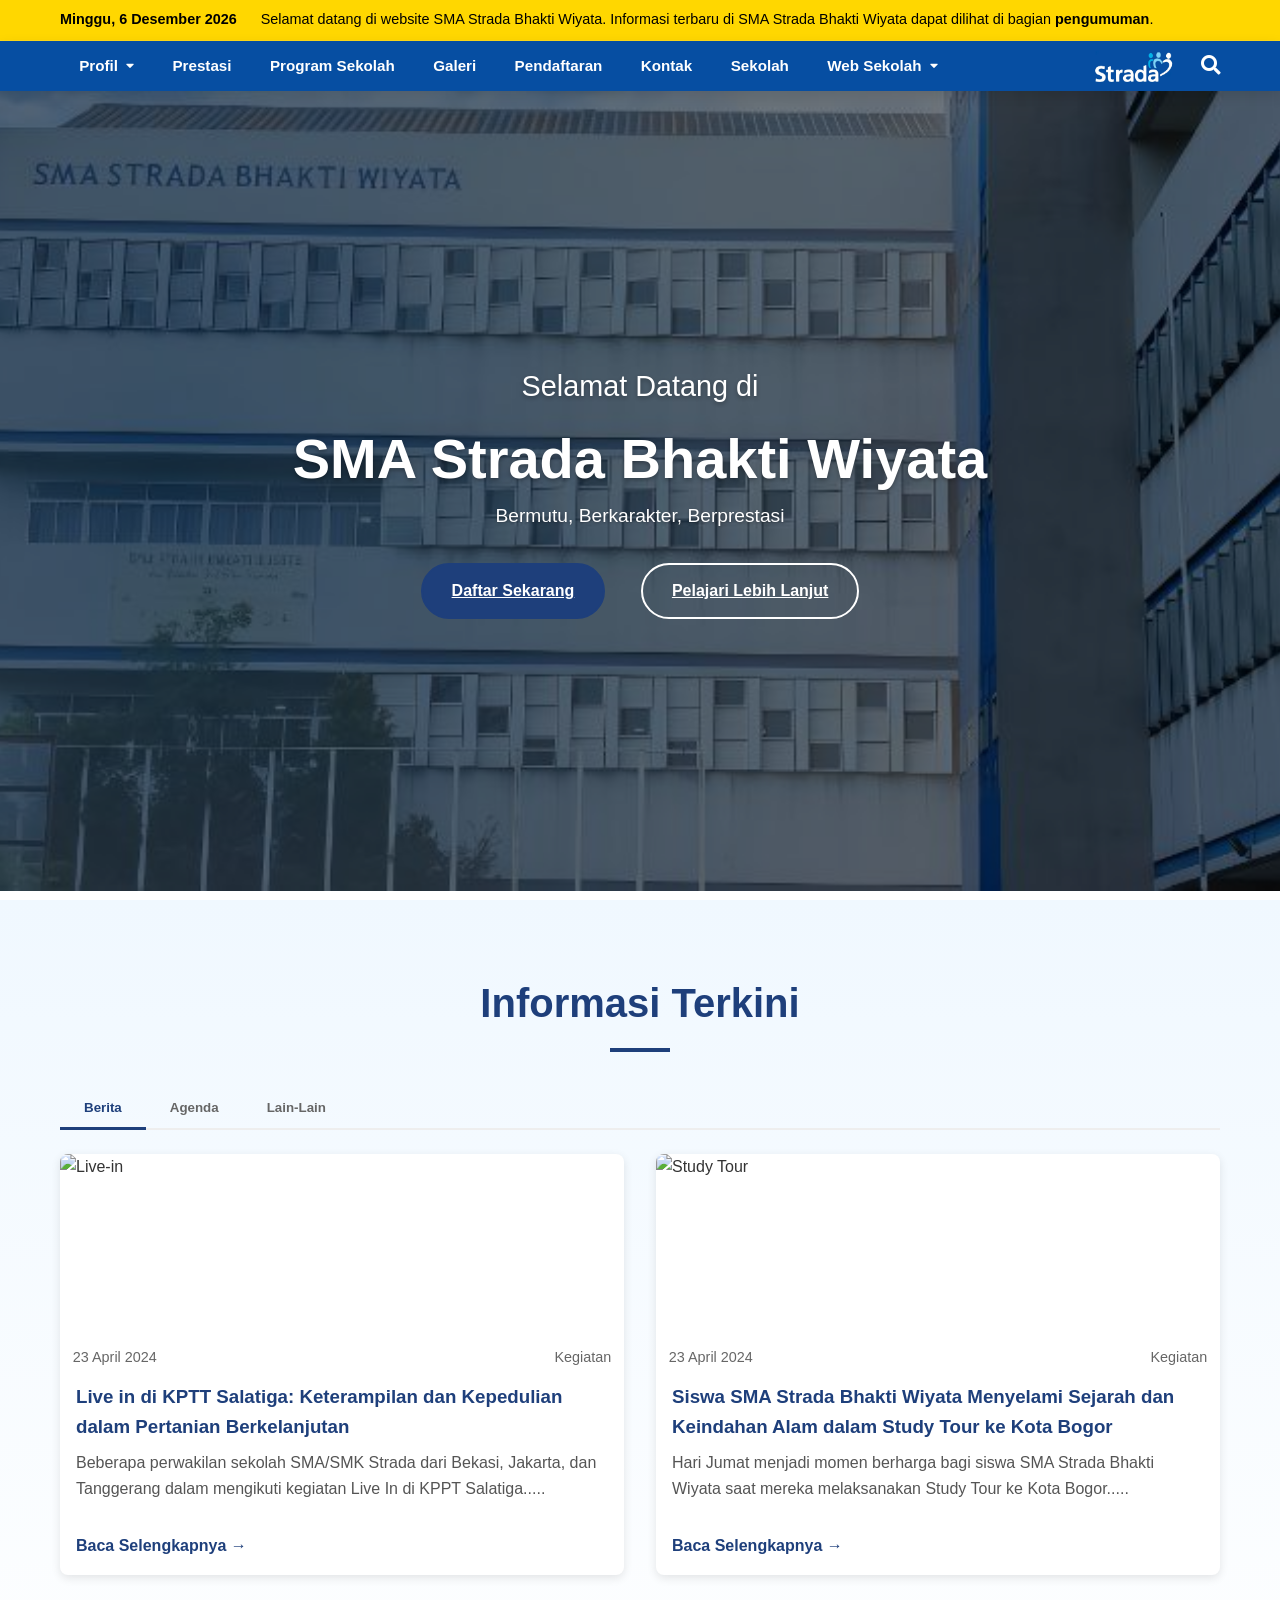
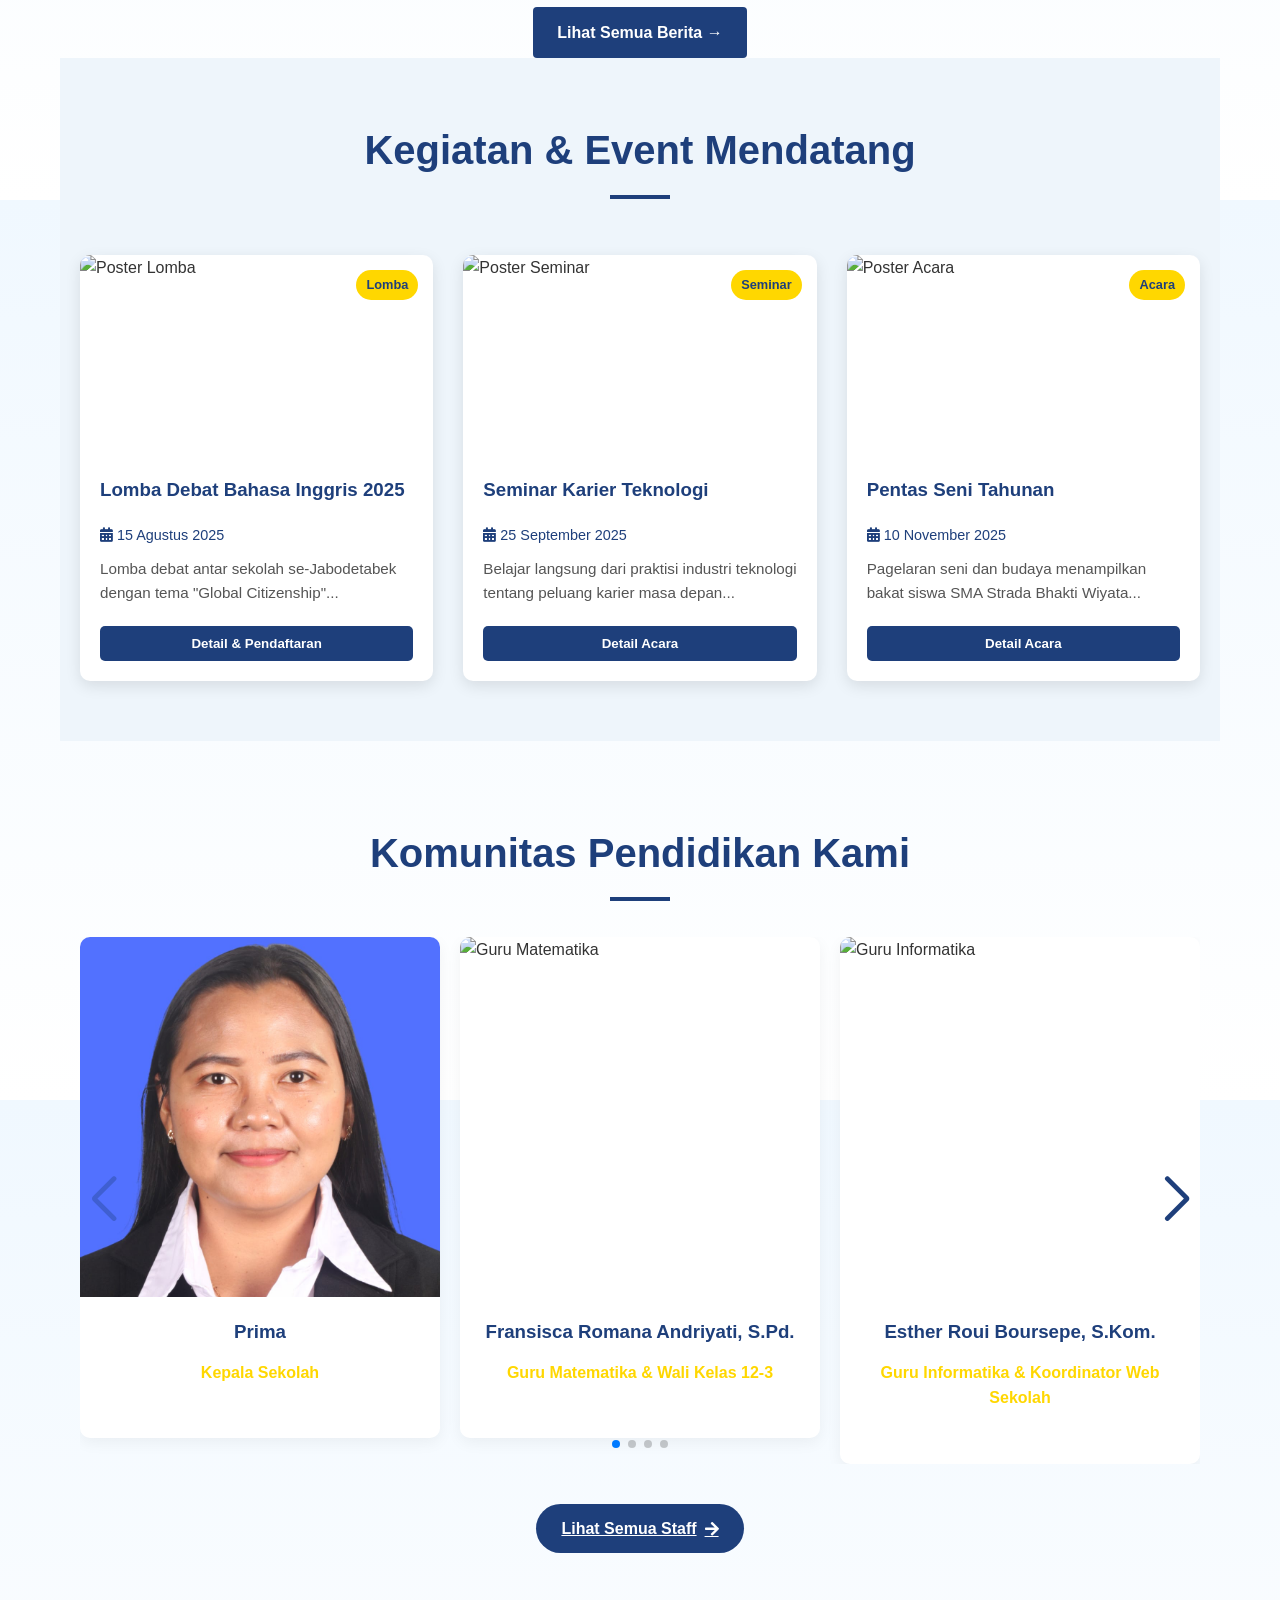
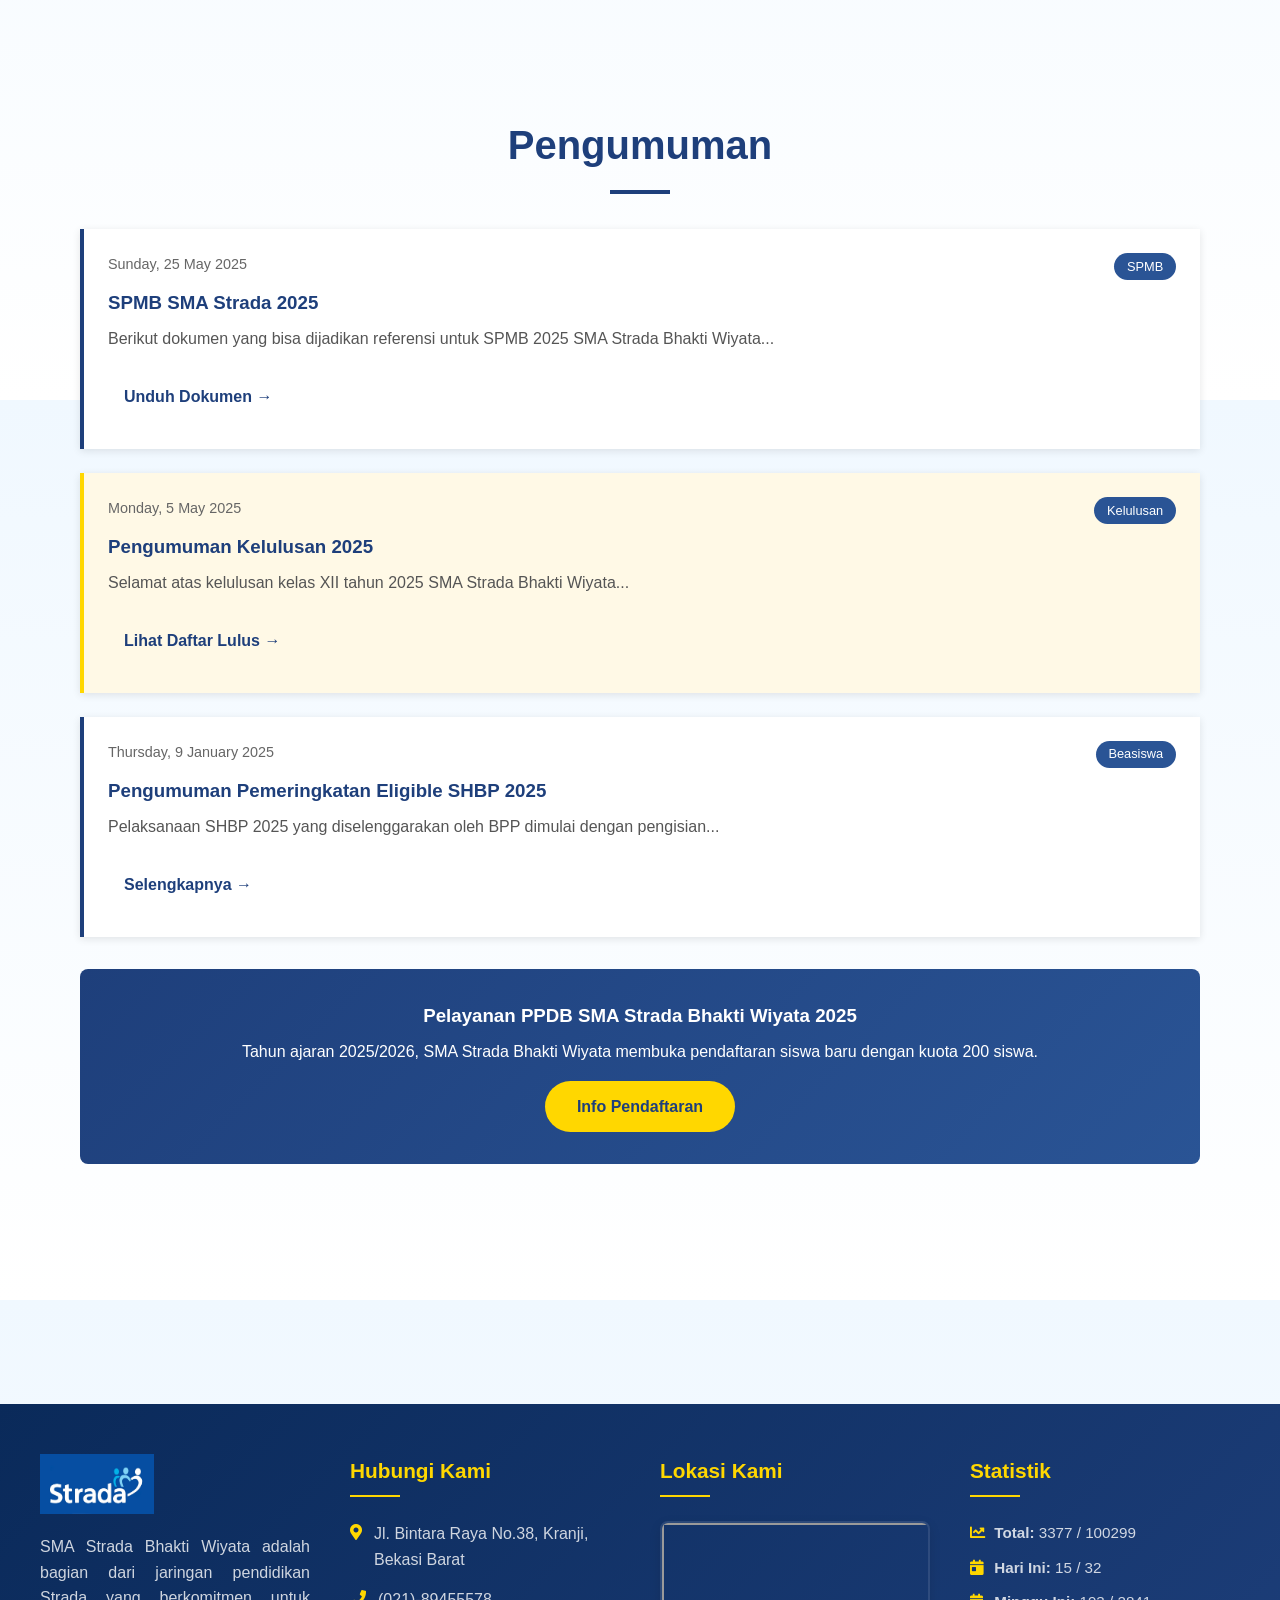
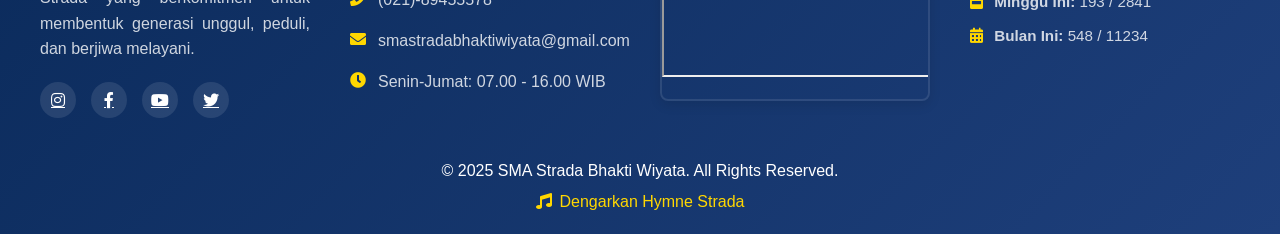
==== index.html @ c4832be9 "ALT VER" ====
<!DOCTYPE html>
<html lang="id">
<head>
    <meta charset="UTF-8">
    <meta name="viewport" content="width=device-width, initial-scale=1.0">
    <title>SMA Strada Bhakti Wiyata</title>
    <link rel="stylesheet" href="https://cdnjs.cloudflare.com/ajax/libs/font-awesome/5.15.4/css/all.min.css">
    <style>
        /* --- Global Variables & Reset --- */
        :root {
            --strada-blue: #1E3F7B;
            --strada-blue-light: #2A5495;
            --strada-gold: #FFD700;
            --text-dark: #333;
            --text-light: #f4f4f4;
            --bg-light-gray: #f8f8f8;
            --bg-light-blue: #eef5fb;
            --border-color: #ddd;
            --header-height: 70px;
            --transition: all 0.3s ease;
        }

        * {
            margin: 0;
            padding: 0;
            box-sizing: border-box;
        }

        html, body {
            height: 100%;
            margin: 0;
            padding: 0;
        }

        body {
            display: flex;
            flex-direction: column;
            min-height: 100vh;
        }

        main {
            flex: 1;
        }

        body {
            font-family: 'Open Sans', sans-serif;
            line-height: 1.6;
            color: var(--text-dark);
            background: linear-gradient(to bottom, #f0f8ff, #fff);
            overflow-x: hidden;
            margin: 0; /* Tambahkan ini */
            padding: 0; /* Tambahkan ini */
            min-height: 100vh;
            display: flex;
            flex-direction: column;
        }

        img, video {
            max-width: 100%;
            height: auto; /* Penting untuk menjaga rasio aspek */
            display: block; /* Hindari spasi di bawah gambar */
        }
        html {
            scroll-behavior: smooth;
            scroll-padding-top: var(--header-height);
        }

        .container {
            max-width: 1200px;
            margin: 0 auto;
            padding: 0 20px;
        }

        section {
            padding: 80px 0;
        }

        h1, h2, h3, h4, h5, h6 {
            font-family: 'Montserrat', sans-serif;
            color: var(--strada-blue);
            margin-bottom: 1.2rem;
        }

        h2.section-title {
            text-align: center;
            position: relative;
            padding-bottom: 1rem;
            font-size: 2.5rem;
        }

        h2.section-title::after {
            content: '';
            display: block;
            width: 60px;
            height: 4px;
            background-color: var(--strada-blue);
            margin: 0.8rem auto 0;
        }

        /* --- Header Top (Date & Running Text) --- */
        .header-top {
            background-color: #FFD700;
            color: black;
            padding: 0.5rem 0;
            font-size: 0.9rem;
            border-bottom: 1px solid rgba(255,255,255,0.1);
        }

        .header-top .container {
            display: flex;
            justify-content: space-between;
            align-items: center;
            flex-wrap: wrap;
        }

        .date-display {
            margin-right: 1.5rem;
            white-space: nowrap;
            font-weight: bold;
        }

        .running-text {
            flex-grow: 1;
            overflow: hidden;
            position: relative;
            height: 1.5rem;
        }

        .news-tickers {
            position: absolute;
            width: 100%;
            margin: 0;
            padding: 0;
            list-style: none;
            animation: scrollText 20s linear infinite;
        }

        .news-tickers li {
            white-space: nowrap;
        }

        @keyframes scrollText {
            from { transform: translateX(100%); }
            to { transform: translateX(-100%); }
        }

        /* --- Main Navigation --- */
        .main-header {
            background-color: #064ea2;
            position: sticky;
            top: 0px;
            z-index: 1000;
            box-shadow: 0 4px 12px rgba(0,0,0,0.1);
            height: var(--header-height);
        }

        .main-nav {
            height: 100%;
        }

        .main-nav .container {
            display: flex;
            justify-content: space-between;
            align-items: center;
            height: 100%;
            position: relative;
            gap: 1rem;
            padding-right: auto; 
            padding: 0 20px;
        }

       .logo {
            position: static;
            margin-left: auto; /* Push logo to the right */
            padding: 0;
            height: 50px;
            display: flex;
            align-items: auto;
        }


        .logo-img {
            max-width: 100px;
            height: auto;
            height: 50px;
            filter: brightness(0) invert(1);
        }

        /* Responsive Mobile */
        @media (max-width: 992px) {
        .submenu {
            background-color: white !important;
        }

        .submenu a {
            color: #1E3F7B !important;  /* biru tua agar kontras dengan putih */
            padding: 10px 15px;
            display: block;
        }

        .submenu a:hover {
            background-color: #f0f0f0;
            color: #000;
        }

         .mega-menu-content {
            background: #fff !important;
            box-shadow: none;
            border-radius: 0;
            padding: 1rem;
            grid-template-columns: 1fr;
        }

        .mega-menu-column h3 {
            color: var(--strada-blue) !important; /* Judul kolom biru */
            background: #fff !important;
            font-weight: bold;
            font-size: 1.1rem;
            margin-bottom: 0.5rem;
            border-bottom: 1px solid #eee;
            padding: 0.5rem 0 0.2rem 0;
        }

        .mega-menu-column ul li a {
            color: #222 !important; /* Nama sekolah/cabang hitam */
            background: #fff !important;
            font-size: 0.97em;
            padding: 0.4rem 0;
            transition: color 0.2s, background 0.2s;
        }

        .mega-menu-column ul li a:hover {
            color: var(--strada-blue) !important;
            background: #f3f8ff !important;
        }
    }
    
        .main-nav .container {
            display: flex;
            justify-content: space-between;
            position: relative;
        }

        .nav-right {
            display: flex;
            align-items: center;
            gap: 1.2rem;
            width: auto; /* Ubah dari 100% ke auto */
            order: 2; /* Pastikan nav-right di sebelah kanan */
        }

        .logo {
            position: flex;
            left: 90%;
            margin-left: auto;
            padding-right: 0;
        }

        .logo-img {
            max-width: 80px;
            height: auto;
        }

        .hamburger-menu {
            order: 1; /* Pastikan hamburger tetap di kiri */
            margin-right: auto;
        }

        .search-icon {
            order: 3; /* Search icon di sebelah nav-right */
        }

          .submenu li a {
        color: white; /* Submenu juga putih */
    }

        .nav-list {
            display: flex;
            margin: 0;
            padding: 0;
            list-style: none;
        }

        .nav-item {
            position: relative;
        }

        .nav-item > a {
            color: white;
            text-decoration: none;
            font-weight: 600;
            padding: 0.5rem 1.2rem;
            border-radius: 2rem;
            display: block;
            transition: var(--transition);
            font-size: 0.95rem;
            display: flex;
            align-items: center;
        }

        .nav-item > a:hover {
            background-color: rgba(255,255,255,0.15);
        }

        .nav-item.active > a {
            background-color: white;
            color: var(--strada-blue);
            box-shadow: 0 4px 8px rgba(0,0,0,0.1);
        }

        .nav-item > a i {
            margin-left: 0.5rem;
            font-size: 0.8rem;
        }

        /* Submenu Styling */
        .submenu {
            position: absolute;
            top: 100%;
            left: 0;
            background-color: white;
            min-width: 220px;
            border-radius: 0.5rem;
            box-shadow: 0 5px 15px rgba(0,0,0,0.15);
            opacity: 0;
            visibility: hidden;
            transition: var(--transition);
            z-index: 1000;
            transform: translateY(10px);
            padding: 0.5rem 0;
            list-style: none; /* Ensure no bullets */
            padding-left: 0; /* Remove indentation */
        }

        .nav-item:hover .submenu {
            opacity: 1;
            visibility: visible;
            transform: translateY(0);
        }

        .submenu li a {
            color: var(--text-dark);
            padding: 0.8rem 1.5rem;
            display: block;
            transition: var(--transition);
            font-size: 0.9rem;
            padding-left: 1.5rem;
        }

        .submenu li a:hover {
            background-color: var(--bg-light-blue);
            color: var(--strada-blue);
        }

        .profil-content ul {
            list-style-type: none; /* Remove bullets */
            padding-left: 0; /* Remove default padding */
        }

        .profil-content li {
            margin-bottom: 0.5rem;
            padding-left: 0; /* Remove any padding */
        }

        /* Mega Menu */
        .mega-menu-content {
            position: absolute;
            left: 10%;
            transform: translateX(-50%);
            width: 100vw;
            background-color: white;
            box-shadow: 0 10px 30px rgba(0,0,0,0.15);
            opacity: 0;
            visibility: hidden;
            transition: var(--transition);
            z-index: 1000;
            display: grid;
            grid-template-columns: repeat(4, 1fr);
            gap: 0.5rem;
            padding: 2rem;
            border-top: 3px solid var(--strada-blue-light);
            transform: translate(-50%, 10px);
        }

        .mega-menu-trigger:hover .mega-menu-content {
            opacity: 1;
            visibility: visible;
            transform: translate(-50%, 0);
        }

        .mega-menu-column h3 {
            color: var(--strada-blue);
            font-size: 1.1rem;
            margin-bottom: 1rem;
            padding-bottom: 0.5rem;
            border-bottom: 1px solid #eee;
        }

        .mega-menu-column ul {
            list-style: none;
            padding: 0;
            margin: 0;
        }

        .mega-menu-column ul li a {
            color: #555;
            padding: 0.4rem 0;
            display: block;
            transition: var(--transition);
            font-size: 0.9rem;
        }

        .mega-menu-column ul li a:hover {
            color: var(--strada-blue-light);
            padding-left: 0.5rem;
        }

        /* Navigation Right */
        .nav-right {
            display: flex;
            align-items: center;
            gap: 1.2rem;
        }

        .search-icon {
            color: white;
            font-size: 1.2rem;
            transition: var(--transition);
            cursor: pointer;
            margin-right: auto;
        }

        .search-icon:hover {
            color: var(--strada-gold);
            transform: scale(1.1);
        }

        /* Hamburger Menu */
.hamburger-menu {
    display: none;
    flex-direction: column;
    justify-content: space-between;
    width: 30px;
    height: 22px;
    background: transparent;
    border: none;
    cursor: pointer;
    padding: 0;
    z-index: 1001;
}

.hamburger-menu .bar {
    width: 100%;
    height: 3px;
    background-color: white;
    transition: var(--transition);
    border-radius: 2px;
}

.hamburger-menu.active .bar:nth-child(1) {
    transform: translateY(9px) rotate(45deg);
}

.hamburger-menu.active .bar:nth-child(2) {
    opacity: 0;
}

.hamburger-menu.active .bar:nth-child(3) {
    transform: translateY(-9px) rotate(-45deg);
}
        

  /* Enhanced Footer Styles */
  .main-footer {
  width: 100vw; /* Pastikan lebar layar penuh */
  position: absolute;
  margin: 0;
  padding: 50px 0 20px;
  background: linear-gradient(135deg, #0a2a5a, #1E3F7B);
  color: white;
  overflow-x: hidden;
}

.footer-content {
  display: grid;
  grid-template-columns: repeat(auto-fit, minmax(250px, 1fr));
  gap: 40px;
  padding: 0 20px;
}

.footer-wrapper {
    max-width: 100%;
    margin: 0;
    padding: 0 20px;
    width: 100%;
    box-sizing: border-box;
}

.main-footer {
    background: linear-gradient(135deg, #0a2a5a 0%, #1E3F7B 100%);
    color: white;
    padding: 50px 0 20px;
    margin-top: 80px;
}

.main-footer::before {
    content: '';
    top: -10px;
    left: 0;
    width: 100%;
    height: 20px;
    background: url('wave-pattern.png') repeat-x;
}

.footer-content {
    display: grid;
    grid-template-columns: repeat(auto-fit, minmax(250px, 1fr));
    gap: 40px;
    margin-bottom: 40px;
}

.footer-column h3 {
    color: #FFD700;
    font-size: 1.3rem;
    margin-bottom: 1.5rem;
    position: relative;
    padding-bottom: 10px;
}

.footer-column h3::after {
    content: '';
    position: absolute;
    bottom: 0;
    left: 0;
    width: 50px;
    height: 2px;
    background: #FFD700;
}

.footer-links li {
    margin-bottom: 12px;
    position: relative;
    padding-left: 15px;
}

.footer-links li::before {
    content: '•';
    color: #FFD700;
    position: absolute;
    left: 0;
}

.footer-links a {
    color: rgba(255,255,255,0.8);
    transition: all 0.3s ease;
    display: inline-block;
}

.footer-links a:hover {
    color: #FFD700;
    transform: translateX(5px);
}

.contact-info p {
    margin-bottom: 15px;
    display: flex;
    align-items: flex-start;
    color: rgba(255,255,255,0.8);
}

.contact-info i {
    color: #FFD700;
    margin-right: 12px;
    margin-top: 3px;
}

.social-links {
    display: flex;
    gap: 15px;
    margin-top: 20px;
}

.social-links a {
    width: 36px;
    height: 36px;
    border-radius: 50%;
    background: rgba(255,255,255,0.1);
    display: flex;
    align-items: center;
    justify-content: center;
    color: white;
    transition: all 0.3s ease;
}

.social-links a:hover {
    background: #FFD700;
    color: #1E3F7B;
    transform: translateY(-3px);
}

.map-container {
    height: 180px;
    border-radius: 8px;
    overflow: hidden;
    box-shadow: 0 4px 12px rgba(0,0,0,0.1);
    border: 2px solid rgba(255,255,255,0.1);
}

.footer-branding {
    display: flex;
    align-items: center;
}

.footer-copyright {
    text-align: center;
    flex-grow: 1;
}

.footer-hymne a {
    display: flex;
    align-items: center;
    justify-content: center; 
    gap: 8px;
    transition: all 0.3s ease;
}

.footer-hymne a:hover {
    color: white;
}

/* Responsive adjustments */
@media (max-width: 768px) {
    .footer-content {
        grid-template-columns: 1fr;
        gap: 30px;
    }
    
    .footer-bottom {
        flex-direction: column;
        text-align: center;
        gap: 15px;
    }
    
    .footer-branding {
        justify-content: center;
        margin-bottom: 15px;
    }
}

        /* --- Hero Section --- */
.hero-section {
    position: relative;
    height: 100vh;
    min-height: 600px;
    max-height: 800px;
    display: flex;
    align-items: center;
    justify-content: center;
    color: #fff;
    text-align: center;
    overflow: hidden;
}

.hero-background {
    position: absolute;
    top: 0;
    left: 0;
    width: 100%;
    height: 100%;
    z-index: 0;
}

.hero-background img {
    width: 100%;
    height: 100%;
    object-fit: cover;
    object-position: center;
}

/* Overlay untuk teks agar lebih terbaca */
.hero-section::before {
    content: '';
    position: absolute;
    top: 0;
    left: 0;
    width: 100%;
    height: 100%;
    background: rgba(0, 0, 0, 0.5);
    z-index: 1;
}

.hero-content {
    position: relative;
    z-index: 2;
    max-width: 800px;
    padding: 0 20px;
}

.hero-content h1 {
    font-size: 3.5rem;
    margin-bottom: 0.5rem;
    color: #fff;
    text-shadow: 0 2px 4px rgba(0,0,0,0.3);
    line-height: 1.2;
}

.hero-content h2 {
    font-size: 1.8rem;
    margin-bottom: 1rem;
    color: #fff;
    font-weight: 400;
    text-shadow: 0 2px 4px rgba(0,0,0,0.3);
}

.hero-content p {
    font-size: 1.2rem;
    margin-bottom: 2rem;
    color: #fff;
    text-shadow: 0 1px 3px rgba(0,0,0,0.3);
}

.hero-cta {
    display: flex;
    justify-content: center;
    gap: 1rem;
    flex-wrap: wrap;
}

@media (max-width: 768px) {
    .hero-content h1 {
        font-size: 2.5rem;
    }
    
    .hero-content h2 {
        font-size: 1.5rem;
    }
    
    .hero-content p {
        font-size: 1rem;
    }
    
    .hero-cta {
        flex-direction: column;
        align-items: center;
    }
    
    .hero-cta .btn {
        width: 100%;
        max-width: 250px;
    }
}

        .hero-cta .btn {
            margin: 0 10px;
        }
        .hero-cta .btn-primary {
            background-color: var(--strada-blue);
            border-color: var(--strada-blue);
            color: #fff;
        }
        .hero-cta .btn-primary:hover {
            background-color: var(--strada-blue-light);
            border-color: var(--strada-blue-light);
        }
        .hero-cta .btn-secondary {
            border-color: #fff;
            color: #fff;
        }
        .hero-cta .btn-secondary:hover {
            background-color: rgba(255,255,255,0.2);
        }

        .btn {
            display: inline-block;
            padding: 0.8rem 1.8rem;
            border-radius: 2rem;
            font-weight: 600;
            text-align: center;
            transition: var(--transition);
            border: 2px solid transparent;
            cursor: pointer;
            font-size: 1rem;
        }

        .btn-primary {
            background-color: white;
            color: var(--strada-blue);
        }

        .btn-primary:hover {
            background-color: var(--strada-blue-light);
            color: white;
            transform: translateY(-3px);
            box-shadow: 0 5px 15px rgba(0,0,0,0.2);
        }

        .btn-secondary {
            background-color: transparent;
            color: white;
            border-color: white;
        }

        .btn-secondary:hover {
            background-color: rgba(255,255,255,0.2);
            transform: translateY(-3px);
            box-shadow: 0 5px 15px rgba(0,0,0,0.2);
        }

        /* --- Tabbed Content --- */
        .tab-content-wrapper {
            background-color: #fff;
            padding: 2.5rem;
            border-radius: 0.8rem;
            box-shadow: 0 0 20px rgba(0,0,0,0.06);
            margin-bottom: 2rem;
        }

        .tab-pane {
            display: none;
        }

        .tab-pane.active {
            display: block;
        }

        .content-image {
            max-width: 300px;
            margin: 1.5rem auto;
            border-radius: 0.8rem;
            display: block;
            box-shadow: 0 5px 15px rgba(0,0,0,0.08);
        }

        .subsection-title {
            color: var(--strada-blue-light);
            margin-top: 2rem;
            margin-bottom: 1rem;
            text-align: center;
            font-size: 1.8rem;
        }

        /* --- Responsive Design --- */
        @media (max-width: 992px) {
            .hamburger-menu {
                display: flex;
            }
            
            .nav-list {
                position: fixed;
                top: var(--header-height);
                left: 0;
                width: 100%;
                background-color: var(--strada-blue);
                flex-direction: column;
                padding: 1rem 0;
                transform: translateX(-100%);
                transition: transform 0.4s ease;
                z-index: 999;
                height: calc(100vh - var(--header-height));
                overflow-y: auto;
                box-shadow: 0 10px 20px rgba(0,0,0,0.1);
            }
            
            .nav-list.active {
                transform: translateX(0);
            }
            
            .nav-item {
                width: 100%;
            }
            
            .nav-item > a {
                border-radius: 0;
                padding: 1rem 1.5rem;
                border-bottom: 1px solid rgba(255,255,255,0.1);
            }
            
            .submenu, .mega-menu-content {
                position: static;
                width: auto;
                box-shadow: none;
                opacity: 1;
                visibility: visible;
                display: none;
                background-color: rgba(0,0,0,0.1);
                margin-top: 0;
                transform: none !important;
                border-radius: 0;
                padding: 0;
            }
            
            .nav-item:hover .submenu,
            .mega-menu-trigger:hover .mega-menu-content {
                display: block;
            }
            
            .mega-menu-content {
                grid-template-columns: 1fr;
                gap: 1rem;
                padding: 1rem;
            }
            
            .hero-content h1 {
                font-size: 2.5rem;
            }
            
            .hero-content h2 {
                font-size: 1.5rem;
            }
        }

        @media (max-width: 768px) {
            h1 { font-size: 2.2rem; }
            h2 { font-size: 1.8rem; }
            h2.section-title { font-size: 2rem; }
            
            .hero-section {
                height: 70vh;
            }
            
            .hero-content h1 {
                font-size: 2.2rem;
            }
            
            .hero-content p {
                font-size: 1rem;
            }
            
            .tab-content-wrapper {
                padding: 1.5rem;
            }
        }

        @media (max-width: 480px) {
            .header-top .container {
                flex-direction: column;
                gap: 0.5rem;
            }
            
            .date-display {
                margin-right: 0;
            }
            
            .running-text {
                width: 100%;
            }
            
            .hero-content h1 {
                font-size: 1.8rem;
            }
            
            .hero-content h2 {
                font-size: 1.3rem;
            }
            
            .btn {
                width: 100%;
            }
        }

        /* --- Animation Enhancements --- */
        @keyframes fadeIn {
            from { opacity: 0; transform: translateY(20px); }
            to { opacity: 1; transform: translateY(0); }
        }

        .animated {
            animation: fadeIn 0.6s ease-out forwards;
        }

        .delay-1 {
            animation-delay: 0.2s;
        }

        .delay-2 {
            animation-delay: 0.4s;
        }

        .delay-3 {
            animation-delay: 0.6s;
        }

        /* --- Back to Top Button --- */
        .back-to-top {
            position: fixed;
            bottom: 2rem;
            right: 2rem;
            width: 50px;
            height: 50px;
            border-radius: 50%;
            background: var(--strada-blue);
            color: white;
            display: flex;
            align-items: center;
            justify-content: center;
            font-size: 1.2rem;
            cursor: pointer;
            opacity: 0;
            visibility: hidden;
            transition: var(--transition);
            z-index: 999;
            box-shadow: 0 4px 12px rgba(0,0,0,0.15);
        }

        .back-to-top.visible {
            opacity: 1;
            visibility: visible;
        }

        .back-to-top:hover {
            background: var(--strada-blue-light);
            transform: translateY(-5px);
        }

        .fab-button {
        position: fixed;
        bottom: 1.5rem;
        right: 1.5rem;
        width: 3.5rem;
        height: 3.5rem;
        background-color: #1659c5; /* biru tailwind */
        color: white;
        border: none;
        border-radius: 9999px;
        display: flex;
        justify-content: center;
        align-items: center;
        box-shadow: 0 4px 12px rgba(0, 0, 0, 0.25);
        z-index: 999;
        transition: background-color 0.3s, transform 0.3s;
        }

        .fab-button:hover {
        background-color: #2563eb; /* biru lebih gelap saat hover */
        transform: scale(1.05);
        }

        .fab-button i {
        font-size: 1.25rem;
        }


    /* Tab Styles */
.tab-nav {
    display: flex;
    margin-bottom: 1.5rem;
    border-bottom: 2px solid #eee;
}

.tab-btn {
    padding: 0.8rem 1.5rem;
    background: none;
    border: none;
    cursor: pointer;
    font-weight: 600;
    color: #666;
    position: relative;
}

.tab-btn.active {
    color: var(--strada-blue);
}

.tab-btn.active::after {
    content: '';
    position: absolute;
    bottom: -2px;
    left: 0;
    width: 100%;
    height: 3px;
    background: var(--strada-blue);
}

.tab-content {
    display: none;
    animation: fadeIn 0.5s ease;
}

.tab-content.active {
    display: block;
}

/* News Grid Styles */
.news-grid {
    display: grid;
    grid-template-columns: repeat(auto-fit, minmax(300px, 1fr));
    gap: 2rem;
    margin-bottom: 2rem;
}

.news-card {
    background: white;
    border-radius: 8px;
    overflow: hidden;
    box-shadow: 0 3px 10px rgba(0,0,0,0.1);
    transition: transform 0.3s;
}

.news-card:hover {
    transform: translateY(-5px);
}

.news-card img {
    width: 100%;
    height: 180px;
    object-fit: cover;
}

.news-meta {
    display: flex;
    justify-content: space-between;
    padding: 0.8rem;
    font-size: 0.9rem;
    color: #666;
}

.news-card h3 {
    padding: 0 1rem;
    margin-bottom: 0.5rem;
    color: var(--strada-blue);
}

.news-card p {
    padding: 0 1rem 1rem;
    color: #555;
}

.read-more {
    display: block;
    padding: 1rem;
    text-align: right;
    color: var(--strada-blue);
    font-weight: 600;
    text-decoration: none;
}

.lainlain-grid {
    display: grid;
    grid-template-columns: repeat(2, 1fr); /* Dua kolom */
    gap: 2rem;
    margin-bottom: 2rem;
}

@media (max-width: 900px) {
    .lainlain-grid {
        grid-template-columns: 1fr; /* Satu kolom di mobile */
    }
}
/* Lain-lain Grid Styles */
.lainlain-grid {
    display: grid;
    grid-template-columns: repeat(auto-fit, minmax(300px, 1fr));
    gap: 2rem;
    margin-bottom: 2rem;
}

.lainlain-card {
    background: white;
    border-radius: 8px;
    overflow: hidden;
    box-shadow: 0 3px 10px rgba(0,0,0,0.1);
    transition: transform 0.3s;
}

.lainlain-card:hover {
    transform: translateY(-5px);
}

.lainlain-card img {
    width: 100%;
    height: 180px;
    object-fit: cover;
}

.lainlain-meta {
    display: flex;
    justify-content: space-between;
    padding: 0.8rem;
    font-size: 0.9rem;
    color: #666;
}

.lainlain-card h3 {
    padding: 0 1rem;
    margin-bottom: 0.5rem;
    color: var(--strada-blue);
}

.lainlain-card p {
    padding: 0 1rem 1rem;
    color: #555;
}

.lainlain-more {
    display: block;
    padding: 1rem;
    text-align: right;
    color: var(--strada-blue);
    font-weight: 600;
    text-decoration: none;
}

/* Agenda Styles */
.agenda-grid, .lainlain-grid {
    display: grid;
    gap: 2rem;
}

.agenda-card, .lainlain-card {
    background: white;
    border-radius: 8px;
    padding: 1.5rem;
    box-shadow: 0 3px 10px rgba(0,0,0,0.1);
}

.agenda-header, .lainlain-header {
    margin-bottom: 1rem;
    padding-bottom: 1rem;
    border-bottom: 1px solid #eee;
}

.agenda-meta, .lainlain-meta {
    display: flex;
    flex-wrap: wrap;
    gap: 1rem;
    font-size: 0.9rem;
    color: #666;
    margin: 0.5rem 0;
}

.view-count {
    font-size: 0.9rem;
    color: #666;
}

/* Add to your existing CSS */
.agenda-table table {
    width: 100%;
    border-collapse: collapse;
    margin: 1.5rem 0;
}

.agenda-table th {
    background-color: var(--strada-blue);
    color: white;
    padding: 0.8rem;
    text-align: left;
}

.agenda-table td {
    padding: 0.8rem;
    border-bottom: 1px solid #eee;
}

.agenda-table tr:hover {
    background-color: #f5f9ff;
}

.btn-print {
    background: var(--strada-blue-light);
    color: white;
    border: none;
    padding: 0.5rem 1rem;
    border-radius: 4px;
    cursor: pointer;
    margin-top: 0.5rem;
    transition: all 0.3s;
}

.btn-print:hover {
    background: var(--strada-blue);
}

/* Comment Section */
.comment-section {
    margin-top: 2rem;
    padding-top: 1.5rem;
    border-top: 1px solid #eee;
}

.comment-list {
    margin-bottom: 2rem;
}

.comment {
    margin-bottom: 1.5rem;
    padding-bottom: 1.5rem;
    border-bottom: 1px solid #f0f0f0;
}

.comment-author {
    display: flex;
    justify-content: space-between;
    margin-bottom: 0.5rem;
}

.comment-author strong {
    color: var(--strada-blue);
}

.comment-content p {
    margin: 0;
    color: #555;
}

.comment-form {
    margin-top: 2rem;
}

.form-group {
    margin-bottom: 1rem;
}

.form-group label {
    display: block;
    margin-bottom: 0.5rem;
    font-weight: 600;
}

.form-group input,
.form-group textarea {
    width: 100%;
    padding: 0.8rem;
    border: 1px solid #ddd;
    border-radius: 4px;
    font-family: inherit;
}

.btn-submit {
    background: var(--strada-blue);
    color: white;
    border: none;
    padding: 0.8rem 1.5rem;
    border-radius: 4px;
    cursor: pointer;
    font-weight: 600;
    transition: background 0.3s;
}

.btn-submit:hover {
    background: var(--strada-blue-light);
}

.view-all {
    text-align: center;
    margin-top: 2rem;
}

.btn-view-all {
    display: inline-block;
    padding: 0.8rem 1.5rem;
    background: var(--strada-blue);
    color: white;
    border-radius: 4px;
    text-decoration: none;
    font-weight: 600;
    transition: background 0.3s;
}

.btn-view-all:hover {
    background: var(--strada-blue-light);
}

@keyframes fadeIn {
    from { opacity: 0; }
    to { opacity: 1; }
}

@media (max-width: 768px) {
    .news-grid {
        grid-template-columns: 1fr;
    }
    
    .agenda-table {
        font-size: 0.9rem;
    }
    
    .agenda-table th, 
    .agenda-table td {
        padding: 0.5rem;
    }
}

    /* Pengumuman Section */
    .announcement-list {
        display: grid;
        gap: 1.5rem;
        margin-bottom: 2rem;
    }

    .announcement-item {
        background: white;
        border-left: 4px solid var(--strada-blue);
        padding: 1.5rem;
        box-shadow: 0 2px 8px rgba(0,0,0,0.1);
        transition: transform 0.3s;
    }

    .announcement-item.highlight {
        border-left-color: var(--strada-gold);
        background: #fff9e6;
    }

    .announcement-header {
        display: flex;
        justify-content: space-between;
        margin-bottom: 0.5rem;
        font-size: 0.9rem;
        color: #666;
    }

    .announcement-category {
        background: var(--strada-blue-light);
        color: white;
        padding: 0.2rem 0.8rem;
        border-radius: 1rem;
        font-size: 0.8rem;
    }

    .announcement-title {
        color: var(--strada-blue);
        margin-bottom: 0.5rem;
    }

    .announcement-content {
        color: #555;
        margin-bottom: 1rem;
    }

    .read-more {
        color: var(--strada-blue);
        font-weight: 600;
        text-decoration: none;
        display: inline-block;
    }

    /* PPDB Banner */
    .ppdb-banner {
            background: linear-gradient(135deg, var(--strada-blue) 0%, var(--strada-blue-light) 100%);
            color: white;
            padding: 2rem;
            border-radius: 8px;
            margin-top: 2rem;
            text-align: center;
        }

    .ppdb-banner h3 {
        color: white;
        margin-bottom: 0.5rem;
    }

    .btn-ppdb {
        display: inline-block;
        background: var(--strada-gold);
        color: var(--strada-blue);
        padding: 0.8rem 2rem;
        border-radius: 2rem;
        font-weight: 600;
        margin-top: 1rem;
        text-decoration: none;
        transition: all 0.3s;
    }

    .btn-ppdb:hover {
        transform: translateY(-3px);
        box-shadow: 0 5px 15px rgba(0,0,0,0.2);
    }
    
    /* Style untuk Events Section */
.events-section {
  position: relative;
}

.events-carousel {
  display: grid;
  grid-template-columns: repeat(auto-fit, minmax(300px, 1fr));
  gap: 30px;
  margin-top: 40px;
}

.event-card {
  background: white;
  border-radius: 10px;
  overflow: hidden;
  box-shadow: 0 5px 15px rgba(0,0,0,0.1);
  transition: transform 0.3s;
  position: relative;
}

.event-card:hover {
  transform: translateY(-10px);
}

.event-badge {
  position: absolute;
  top: 15px;
  right: 15px;
  background: var(--strada-gold);
  color: var(--strada-blue);
  padding: 5px 10px;
  border-radius: 20px;
  font-weight: bold;
  font-size: 0.8rem;
  z-index: 2;
}

.event-card img {
  width: 100%;
  height: 200px;
  object-fit: cover;
}

.event-content {
  padding: 20px;
}

.event-date {
  color: var(--strada-blue);
  margin: 10px 0;
  font-size: 0.9rem;
}

.event-desc {
  color: #555;
  margin-bottom: 20px;
  font-size: 0.95rem;
}

.event-detail-btn {
  background: var(--strada-blue);
  color: white;
  border: none;
  padding: 10px 20px;
  border-radius: 5px;
  cursor: pointer;
  transition: background 0.3s;
  width: 100%;
  font-weight: 600;
}

.event-detail-btn:hover {
  background: var(--strada-blue-light);
}

/* Modal Styles */
.event-modal {
  display: none;
  position: fixed;
  top: 0;
  left: 0;
  width: 100%;
  height: 100%;
  background: rgba(0,0,0,0.8);
  z-index: 1000;
  overflow-y: auto;
}

.modal-content {
  background: white;
  margin: 50px auto;
  padding: 30px;
  border-radius: 10px;
  max-width: 800px;
  position: relative;
  animation: modalFadeIn 0.3s;
}

@keyframes modalFadeIn {
  from { opacity: 0; transform: translateY(-50px); }
  to { opacity: 1; transform: translateY(0); }
}

.close-modal {
  position: absolute;
  top: 15px;
  right: 20px;
  font-size: 28px;
  cursor: pointer;
  color: #aaa;
}

.close-modal:hover {
  color: #333;
}

.event-details {
  margin-top: 20px;
}

.event-details h4 {
  color: var(--strada-blue);
  margin: 15px 0 10px;
}

.contact-person {
  background: #f5f5f5;
  padding: 15px;
  border-radius: 5px;
  margin: 15px 0;
}

.contact-person i {
  color: var(--strada-gold);
  margin-right: 8px;
}

.register-btn {
  display: inline-block;
  background: var(--strada-gold);
  color: var(--strada-blue);
  padding: 12px 25px;
  border-radius: 5px;
  text-decoration: none;
  font-weight: bold;
  margin-top: 15px;
  transition: all 0.3s;
}

.register-btn:hover {
  background: #e6c300;
  transform: translateY(-2px);
}

.note {
  font-style: italic;
  color: #666;
  margin-top: 20px;
}
.highlight-card {
    background: white;
    border-radius: 10px;
    overflow: hidden;
    box-shadow: 0 5px 15px rgba(0, 0, 0, 0.05);
    transition: transform 0.3s ease;
    display: flex;
    flex-direction: column;
}

.highlight-card:hover {
    transform: translateY(-10px);
}

.highlight-image {
    aspect-ratio: 1 / 1; /* ⬅️ bikin kotak */
    overflow: hidden;
}

.highlight-image img {
    width: 100%;
    height: 100%;
    object-fit: cover;
    transition: transform 0.5s ease;
}

.highlight-card:hover .highlight-image img {
    transform: scale(1.05);
}

.highlight-content {
    padding: 20px;
    text-align: center;
    display: flex;
    flex-direction: column;
    justify-content: center;
    gap: 8px;
}

.highlight-content h3 {
    color: var(--strada-blue);
    margin-bottom: 5px;
}

.position {
    color: var(--strada-gold);
    font-weight: 600;
    margin-bottom: 5px;
}

blockquote {
    font-style: italic;
    color: #555;
    padding: 0 20px;
    margin: 0;
}

blockquote::before,
blockquote::after {
    content: '"';
    font-size: 1.5em;
    color: var(--strada-gold);
}

.motto-card {
    display: flex;
    align-items: center;
    justify-content: center;
    background: linear-gradient(135deg, var(--strada-blue) 0%, var(--strada-blue-light) 100%);
    color: white;
}

.motto-card h3,
.motto-card p,
.motto-card blockquote {
    color: white;
}

.motto-icon {
    font-size: 2rem;
    color: var(--strada-gold);
    margin-bottom: 15px;
}

@media (max-width: 768px) {
    .highlight-grid {
        grid-template-columns: 1fr;
    }
}

.position {
    color: var(--strada-gold);
    font-weight: 600;
    margin-bottom: 15px;
}

blockquote::before, blockquote::after {
    content: '"';
    font-size: 1.5em;
    color: var(--strada-gold);
}

@media (max-width: 768px) {
    .highlight-grid {
        grid-template-columns: 1fr;
    }
}

.highlight-swiper {
  padding-top: 40px;
  padding-bottom: 40px;
}

.swiper-slide {
  height: auto;
}

.swiper-button-next::after,
.swiper-button-prev::after {
  content: '›';
  font-family: 'Arial', sans-serif;
  font-size: 32px;
  font-weight: bold;
  color: var(--strada-blue);
  line-height: 0;
}

.swiper-button-prev::after {
  content: '‹';
}

/* Tambahan efek hover interaktif */
.hover-quote .quote-box {
  opacity: 0;
  max-height: 0;
  overflow: hidden;
  transition: all 0.4s ease;
  font-style: italic;
  color: #555;
  margin-top: 10px;
}

.hover-quote:hover .quote-box {
  opacity: 1;
  max-height: 100px;
}


.view-all-staff {
    text-align: center;
    margin-top: 40px;
}

.view-all-btn {
    display: inline-flex;
    align-items: center;
    padding: 12px 25px;
    background: var(--strada-blue);
    color: white;
    border-radius: 30px;
    font-weight: 600;
    transition: all 0.3s ease;
}

.view-all-btn:hover {
    background: var(--strada-blue-light);
    transform: translateY(-3px);
    box-shadow: 0 5px 15px rgba(30, 63, 123, 0.2);
}

.view-all-btn i {
    margin-left: 8px;
    transition: transform 0.3s ease;
}

.view-all-btn:hover i {
    transform: translateX(5px);
}
    </style>

<head>
    <!-- Swiper CSS -->
<link rel="stylesheet" href="https://cdn.jsdelivr.net/npm/swiper@11/swiper-bundle.min.css" />
<!-- Swiper JS -->
<script src="https://cdn.jsdelivr.net/npm/swiper@11/swiper-bundle.min.js"></script>

<!-- Header Top with Date and News Ticker -->
    <div class="header-top">
        <div class="container">
            <div class="date-display">
                <span id="current-date"></span>
            </div>
            <div class="running-text">
                <ul id="akademinews" class="news-tickers">
                    <li>Selamat datang di website SMA Strada Bhakti Wiyata. Informasi terbaru di SMA Strada Bhakti Wiyata dapat dilihat di bagian <strong>pengumuman</strong>.</li>
                </ul>
            </div>
        </div>
    </div>

   <!-- Main Header with Navigation -->
    <header class="main-header">
        <nav class="main-nav">
            <div class="container">
                <ul class="nav-list">
                    <li class="nav-item has-submenu">
                        <a href="profil.html">Profil <i class="fas fa-caret-down"></i></a>
                        <ul class="submenu">
                            <li><a href="profil.html#sambutan-kepala-sekolah-content">Sambutan Kepala Sekolah</a></li>
                            <li><a href="profil.html#sejarah-content">Sejarah</a></li>
                            <li><a href="profil.html#visi-misi-content">Visi & Misi</a></li>
                            <li><a href="profil.html#nilai-dasar-content">Nilai Dasar</a></li>
                            <li><a href="profil.html#motto-content">Motto</a></li>
                            <li><a href="profil.html#sarana-prasarana-content">Sarana & Prasarana</a></li>
                            <li><a href="profil.html#struktur-organisasi-content">Struktur Organisasi</a></li>
                        </ul>
                    </li>
                    <li class="nav-item"><a href="prestasi.html">Prestasi</a></li>
                    <li class="nav-item"><a href="program-sekolah.html">Program Sekolah</a></li>
                    <li class="nav-item"><a href="galeri.html">Galeri</a></li>
                    <li class="nav-item"><a href="pendaftaran.html">Pendaftaran</a></li>
                    <li class="nav-item"><a href="kontak.html">Kontak</a></li>
                    <li class="nav-item"><a href="sekolah.html">Sekolah</a></li>
                    <li class="nav-item has-submenu mega-menu-trigger">
                        <a href="#"> Web Sekolah <i class="fas fa-caret-down"></i></a>
                        <div class="mega-menu-content">
                            <div class="mega-menu-column">
                                <h3>TK Strada</h3>
                                <ul>
                                    <li><a href="#">Bhakti Nusa</a></li>
                                    <li><a href="#">Bhakti Utama</a></li>
                                    <li><a href="#">Bhakti Wiyata</a></li>
                                    <li><a href="#">Bina Sejahtera</a></li>
                                    <li><a href="#">Budi Luhur</a></li>
                                </ul>
                            </div>
                            <div class="mega-menu-column">
                                <h3>SD Strada</h3>
                                <ul>
                                    <li><a href="#">Bhakti Nusa</a></li>
                                    <li><a href="#">Bhakti Utama</a></li>
                                    <li><a href="#">Bhakti Wiyata I</a></li>
                                    <li><a href="#">Bhakti Wiyata II</a></li>
                                    <li><a href="#">Budi Luhur I</a></li>
                                </ul>
                            </div>
                            <div class="mega-menu-column">
                                <h3>SMP Strada</h3>
                                <ul>
                                    <li><a href="#">Bhakti Mulia</a></li>
                                    <li><a href="#">Bhakti Nusa</a></li>
                                    <li><a href="#">Bhakti Utama</a></li>
                                    <li><a href="#">Bhakti Wiyata</a></li>
                                    <li><a href="#">Budi Luhur</a></li>
                                </ul>
                            </div>
                            <div class="mega-menu-column">
                                <h3>SMA Strada</h3>
                                <ul>
                                    <li><a href="index.html" class="active">Bhakti Wiyata</a></li>
                                    <li><a href="#">Santo Thomas Aquino</a></li>
                               </ul>
                            </div>
                            <div class="mega-menu-column">
                                <h3>SMK Strada</h3>
                                <ul>
                                    <li><a href="#">Budi Luhur</a></li>
                                    <li><a href="#">Daan Mogot</a></li>
                                    <li><a href="#">SMK Strada I</a></li>
                                    <li><a href="#">SMK Strada II</a></li>
                                    <li><a href="#">SMK Strada III</a></li>
                                </ul>
                            </div>
                            <div class="mega-menu-column">
                                <h3>Kantor</h3>
                                <ul>
                                    <li><a href="#">Perkumpulan Strada</a></li>
                                </ul>
                            </div>
                        </div>
                    </li>
                </ul>                

                <div class="nav-right">
                    <a href="#" class="search-icon" aria-label="Cari"><i class="fas fa-search"></i></a>
                    <button class="hamburger-menu" aria-label="Menu">
                        <span class="bar"></span>
                        <span class="bar"></span>
                        <span class="bar"></span>
                    </button>

                <div class="logo">
                     <img src="asset/Logo.jpg" alt="Logo SMA Strada Bhakti Wiyata">
                </div>
                    </div>
                </div>
            </div>
        </nav>
    </header>
</head>
<body>
 <div class="content-wrapper">
    <!-- Hero Section -->
<section class="hero-section">
    <div class="hero-background">
        <img src="asset/background.jpeg" alt="Background Image" />
    </div>
    <div class="hero-content container">
        <h2>Selamat Datang di</h2>
        <h1>SMA Strada Bhakti Wiyata</h1>
        <p>Bermutu, Berkarakter, Berprestasi</p>
        <div class="hero-cta">
            <a href="#pendaftaran.html" class="btn btn-primary">Daftar Sekarang</a>
            <a href="#profil-sekolah.html" class="btn btn-secondary">Pelajari Lebih Lanjut</a>
        </div>
    </div>
</section>
    
    
<section id="berita-agenda" class="section-padded">
    <div class="container">
        <h2 class="section-title">Informasi Terkini</h2>
        
        <!-- Tab Navigasi -->
        <div class="tab-nav">
            <button class="tab-btn active" onclick="openTab('berita')">Berita</button>
            <button class="tab-btn" onclick="openTab('agenda')">Agenda</button>
            <button class="tab-btn" onclick="openTab('lain-lain')">Lain-Lain</button>
        </div>

        <!-- Konten Berita -->
        <div id="berita" class="tab-content active">
            <div class="news-grid">
                <!-- Item Berita 1 -->
                <article class="news-card">
                    <img src="https://live.staticflickr.com/65535/53672799428_6f15a96c57_c.jpg" alt="Live-in">
                    <div class="news-meta">
                        <span class="news-date">23 April 2024</span>
                        <span class="news-category">Kegiatan</span>
                    </div>
                    <h3>Live in di KPTT Salatiga: Keterampilan dan Kepedulian dalam Pertanian Berkelanjutan</h3>
                    <p>Beberapa perwakilan sekolah SMA/SMK Strada dari Bekasi, Jakarta, dan Tanggerang dalam mengikuti kegiatan Live In di KPPT Salatiga.....</p>
                    <a href="berita-detail.html?id=1" class="read-more">Baca Selengkapnya →</a>
                </article>

                <!-- Item Berita 2 -->
                <article class="news-card">
                    <img src="https://live.staticflickr.com/65535/53673056004_4018bc37e0_c.jpg" alt="Study Tour">
                    <div class="news-meta">
                        <span class="news-date">23 April 2024</span>
                        <span class="news-category">Kegiatan</span>
                    </div>
                    <h3>Siswa SMA Strada Bhakti Wiyata Menyelami Sejarah dan Keindahan Alam dalam Study Tour ke Kota Bogor</h3>
                    <p>Hari Jumat menjadi momen berharga bagi siswa SMA Strada Bhakti Wiyata saat mereka melaksanakan Study Tour ke Kota Bogor.....</p>
                    <a href="berita-detail.html?id=2" class="read-more">Baca Selengkapnya →</a>
                </article>
            </div>
            <div class="view-all">
                <a href="semua-berita.html" class="btn-view-all">Lihat Semua Berita →</a>
            </div>
        </div>
    
        <!-- Konten Agenda -->
        <div id="agenda" class="tab-content">
            <div class="agenda-grid">
                <!-- Agenda 1 -->
                <article class="agenda-card">
                    <div class="agenda-header">
                        <h3>Agenda Bulan Juni 2025</h3>
                        <div class="agenda-meta">
                            <span>by admin517@gmail.com</span>
                            <span> Jun 4, 2025</span>
                            <span>Agenda</span>
                            <span>2 comments</span>
                        </div>
                        <div class="view-count">Dilihat: 135</div>
                         <button class="btn-print"><i class="fas fa-print"></i> Cetak Agenda</button>
                    </div>
                    <div class="agenda-content">
                        <p>Hallo BeWinners,</p>
                        <p>Selamat menyambut tahun ajaran baru 2025 / 2026. Tahun ajaran baru, semangat baru. Yuk kita intip kegiatan kita di Bulan Juni ini ya</p>
                        
                        <div class="agenda-table">
                            <table>
                                <thead>
                                    <tr>
                                        <th>WAKTU</th>
                                        <th>NAMA KEGIATAN</th>
                                        <th>PESERTA</th>
                                    </tr>
                                </thead>
                                <tbody>
                                     <td>1 Juni 2025</td>
                                    <td>Hari Lahir Pancasila</td>
                                    <td>Guru & Seluruh Siswa-Siswi kelas X, XI</td>
                                </tr>
                                    <td>2–11 Juni 2025</td>
                                    <td>Asesmen Sumatif Akhir Tahun</td>
                                    <td>Seluruh Siswa-Siswi kelas X, XI</td>
                                </tr>
                                <tr>
                                    <td>7–9 Juni 2025</td>
                                    <td>Libur Hari Raya Idul Adha</td>
                                    <td>Guru & Seluruh Siswa-Siswi kelas X, XI</td>
                                </tr>
                                <tr>
                                    <td>13 Juni 2025</td>
                                    <td>Wisuda Kelas XII</td>
                                    <td>Seluruh Bapak/Ibu Guru, Karyawan, dan Siswa-Siswi kelas XII</td>
                                </tr>
                                <tr>
                                    <td>18 Juni 2025</td>
                                    <td>Rapat Kenaikan Kelas</td>
                                    <td>Guru & Seluruh Siswa-Siswi kelas X, XI</td>
                                </tr>
                                <tr>
                                    <td>21 Juni 2025</td>
                                    <td>Pembagian Rapor Kenaikan Kelas</td>
                                    <td>Guru & Seluruh Siswa-Siswi kelas X, XI</td>
                                </tr>
                                <tr>
                                    <td>23–30 Juni 2025</td>
                                    <td>Libur Akhir Tahun Ajaran 2024/2025</td>
                                    <td>Guru & Seluruh Siswa-Siswi kelas X, XI</td>
                                </tr>
                            </tbody>
                            </table>
                        </div>
                        
                        <p>Semoga di Bulan Juni ini agenda kita berjalan dengan lancar ya. Tetap Semangat!</p>
                    </div>
                    
                    <!-- Comment Section -->
                    <div class="comment-section">
                        <h4>2 Komentar</h4>
                        <div class="comment-list">
                            <div class="comment">
                                <div class="comment-author">
                                    <strong>Joshua Raja</strong>
                                    <span>Jun 20, 2025</span>
                                </div>
                                <div class="comment-content">
                                    <p>Informasi yang bermanfaat, terima kasih admin!</p>
                                </div>
                            </div>
                            <div class="comment">
                                <div class="comment-author">
                                    <strong>Ursula Christina</strong>
                                    <span>Jun 19, 2025</span>
                                </div>
                                <div class="comment-content">
                                    <p>Wisuda juga akhirnya</p>
                                </div>
                            </div>
                        </div>
                        
                        <form class="comment-form">
                            <h4>Tinggalkan Komentar</h4>
                            <div class="form-group">
                                <label for="name">Nama</label>
                                <input type="text" id="name" name="name" required>
                            </div>
                            <div class="form-group">
                                <label for="email">Email</label>
                                <input type="email" id="email" name="email" required>
                            </div>
                            <div class="form-group">
                                <label for="comment">Komentar</label>
                                <textarea id="comment" name="comment" rows="4" required></textarea>
                            </div>
                            <button type="submit" class="btn-submit">Kirim Komentar</button>
                        </form>
                    </div>
                    
                    <a href="agenda-detail.html?id=1" class="read-more">Lihat Detail →</a>
                </article>
                
                <!-- Agenda 2 -->
                <article class="agenda-card">
                    <div class="agenda-header">
                        <h3>Agenda Bulan Juli 2025</h3>
                        <div class="agenda-meta">
                            <span>by admin517@gmail.com</span>
                            <span>Mei 1, 2025</span>
                            <span>Agenda</span>
                            <span>0 comments</span>
                        </div>
                        <div class="view-count">Dilihat: 100</div>
                    </div>
                    <div class="agenda-content">
                        <p>Agenda penting untuk bulan Juli 2025 akan segera diumumkan! Stay tuned terus BeWinners!</p>
                        <a href="agenda-detail.html?id=2" class="read-more">Lihat Detail →</a>
                    </div>
                </article>
            </div>
            <div class="view-all">
                <a href="semua-agenda.html" class="btn-view-all">Lihat Semua Agenda →</a>
            </div>
        </div>

        <!-- Konten Lain-Lain -->
<div id="lain-lain" class="tab-content">
    <div class="lainlain-grid">
        <!-- Item Lain-lain 1 -->
                <article class="lain-lain-card">
                    <img src="https://bhaktiwiyata.smastrada.sch.id/wp-content/uploads/sites/5/2025/03/AGEDNDA-DLL-1500-%C3%97-750-px-1-1080x500.png" alt="Seminar">
                    <div class="news-meta">
                        <span class="news-date">7 Maret 2025</span>
                        <span class="news-category">Kegiatan</span>
                    </div>
                     <h3>Seminar Adi Wicara "Eloknya Bahasa Indonesiaku"</h3>
                    <p>Seminar ini menghadirkan narasumber dari Universitas Atma Jaya dan membahas pentingnya pelestarian bahasa Indonesia...</p>
                    <a href="lainlain-detail.html?id=1" class="read-more">Lihat Detail →</a>
                </article>

                <!-- Item Lain-lain 2 -->
                <article class="lain-lain-card">
                    <img src="https://bhaktiwiyata.smastrada.sch.id/wp-content/uploads/sites/5/2025/01/Copy-of-UNTUK-IG-3-FEED-WEB-1500-%C3%97-750-px-3-1-1080x500.png" alt="Retret">
                    <div class="news-meta">
                        <span class="news-date">15 Februari 2025</span>
                        <span class="news-category">Kegiatan</span>
                    </div>
                    <h3>Retret Kelas XII Gel. 1</h3>
                    <p>SMA Strada Bhakti Wiyata baru-baru ini mengadakan kegiatan retret gelombang pertama yang diikuti oleh siswa-siswi kelas 12.....</p>
                    <a href="lainlain-detail.html?id=2" class="read-more">Lihat Detail →</a>
                </article>
            </div>
    <div class="view-all">
        <a href="semua-lainlain.html" class="btn-view-all">Lihat Semua Lain-Lain →</a>
    </div>
</div>

<section class="events-section" style="background-color: var(--bg-light-blue); padding: 60px 0;">
  <div class="container">
    <h2 class="section-title">Kegiatan & Event Mendatang</h2>
    
    
    <!-- Carousel Container -->
    <div class="events-carousel">
      <!-- Event 1 - Lomba -->
      <div class="event-card">
        <div class="event-badge">Lomba</div>
        <img src="https://assets-a2.kompasiana.com/items/album/2025/06/18/20130430-debat-bahasa-inggris-tingat-sma-se-samarinda-9414-68522089ed641556a428b612.jpg?t=o&v=780" alt="Poster Lomba">
        <div class="event-content">
          <h3>Lomba Debat Bahasa Inggris 2025</h3>
          <p class="event-date"><i class="fas fa-calendar-alt"></i> 15 Agustus 2025</p>
          <p class="event-desc">Lomba debat antar sekolah se-Jabodetabek dengan tema "Global Citizenship"...</p>
          <button class="event-detail-btn">Detail & Pendaftaran</button>
        </div>
        
        <!-- Modal untuk Lomba -->
        <div class="event-modal">
          <div class="modal-content">
            <span class="close-modal">&times;</span>
            <h3>Lomba Debat Bahasa Inggris 2025</h3>
            <p><strong>Tanggal:</strong> 15 Agustus 2025</p>
            <p><strong>Tempat:</strong> Aula SMA Strada Bhakti Wiyata</p>
            <div class="event-details">
              <h4>Persyaratan:</h4>
              <ul>
                <li>Tim terdiri dari 3 siswa</li>
                <li>Membawa surat keterangan dari sekolah</li>
                <li>Biaya pendaftaran Rp 150.000 per tim</li>
              </ul>
              
              <h4>Contact Person:</h4>
              <div class="contact-person">
                <p><i class="fas fa-user"></i> Bu Ani (0812-3456-7890)</p>
                <p><i class="fas fa-user"></i> Pak Budi (0813-4567-8901)</p>
              </div>
              
              <a href="https://forms.gle/examplelink" class="register-btn" target="_blank">
                Daftar via Google Form
              </a>
            </div>
          </div>
        </div>
      </div>
      
      <!-- Event 2 - Seminar -->
      <div class="event-card">
        <div class="event-badge">Seminar</div>
        <img src="https://haisawit.co.id/images/blogs/1729329369.jpg" alt="Poster Seminar">
        <div class="event-content">
          <h3>Seminar Karier Teknologi</h3>
          <p class="event-date"><i class="fas fa-calendar-alt"></i> 25 September 2025</p>
          <p class="event-desc">Belajar langsung dari praktisi industri teknologi tentang peluang karier masa depan...</p>
          <button class="event-detail-btn">Detail Acara</button>
        </div>
        
        <!-- Modal untuk Seminar -->
        <div class="event-modal">
          <div class="modal-content">
            <span class="close-modal">&times;</span>
            <h3>Seminar Karier Teknologi</h3>
            <p><strong>Tanggal:</strong> 25 September 2025 | 09.00 - 12.00 WIB</p>
            <p><strong>Tempat:</strong> Ruang Multimedia SMA Strada Bhakti Wiyata</p>
            <div class="event-details">
              <h4>Pembicara:</h4>
              <ul>
                <li>Dr. Andi Wijaya (CTO TechCompany)</li>
                <li>Sarah Tan (Data Scientist)</li>
              </ul>
              
              <h4>Materi:</h4>
              <ol>
                <li>Trend teknologi 2025-2030</li>
                <li>Keterampilan yang dibutuhkan industri</li>
                <li>Sharing pengalaman kerja di bidang IT</li>
              </ol>
              
              <p class="note">*Acara gratis untuk siswa SMA Strada</p>
            </div>
          </div>
        </div>
      </div>
      
      <!-- Event 3 - Acara -->
      <div class="event-card">
        <div class="event-badge">Acara</div>
        <img src="https://static.promediateknologi.id/crop/0x0:0x0/0x0/webp/photo/p2/67/2024/06/06/20240606_202722-1564457492.jpg" alt="Poster Acara">
        <div class="event-content">
          <h3>Pentas Seni Tahunan</h3>
          <p class="event-date"><i class="fas fa-calendar-alt"></i> 10 November 2025</p>
          <p class="event-desc">Pagelaran seni dan budaya menampilkan bakat siswa SMA Strada Bhakti Wiyata...</p>
          <button class="event-detail-btn">Detail Acara</button>
        </div>
        
        <!-- Modal untuk Acara -->
        <div class="event-modal">
          <div class="modal-content">
            <span class="close-modal">&times;</span>
            <h3>Pentas Seni Tahunan 2025</h3>
            <p><strong>Tanggal:</strong> 10 November 2025 | 18.00 - 22.00 WIB</p>
            <p><strong>Tempat:</strong> Lapangan SMA Strada Bhakti Wiyata</p>
            <div class="event-details">
              <h4>Penampilan:</h4>
              <ul>
                <li>Band Siswa</li>
                <li>Tari Tradisional</li>
                <li>Teater Musikal</li>
                <li>Fashion Show</li>
              </ul>
              
              <h4>Tiket:</h4>
              <p>Rp 25.000 (siswa) | Rp 50.000 (umum)</p>
              <p>Tersedia di sekretariat OSIS setiap jam istirahat</p>
              
              <h4>Contact Person:</h4>
              <p><i class="fas fa-user"></i> Ketua Panitia (0815-6789-0123)</p>
            </div>
          </div>
        </div>
      </div>
    </div>
  </div>
</section>

<section class="highlight-section">
    <div class="container">
        <h2 class="section-title">Komunitas Pendidikan Kami</h2>
        
        <div class="swiper highlight-swiper">
            <div class="swiper-wrapper">
                <div class="swiper-slide highlight-card">
                <div class="highlight-image">
                    <img src="asset/kepala-sekolah.jpeg" alt="kepala sekolah">
                </div>
                <div class="highlight-content hover-quote">
                    <h3>Prima</h3>
                    <p class="position">Kepala Sekolah</p>
                    <div class="quote-box">
                     <blockquote>Pendidikan adalah seni membentuk manusia yang utuh, bukan hanya pintar tapi juga berkarakter.</blockquote>
                    </div>
                </div>
                </div>

                <!-- Guru Matematika -->
                <div class="swiper-slide highlight-card">
                <div class="highlight-image">
                    <img src="asset/sisca-mtk.jpg" alt="Guru Matematika">
                </div>
                <div class="highlight-content hover-quote">
                    <h3>Fransisca Romana Andriyati, S.Pd.</h3>
                    <p class="position">Guru Matematika & Wali Kelas 12-3</p>
                    <div class="quote-box">
                    <blockquote>Matematika bukan soal angka, tapi tentang cara berpikir logis.</blockquote>
                </div>
            </div>
        </div>
                <!-- Guru Informatika -->
                <div class="swiper-slide highlight-card">
                <div class="highlight-image">
                    <img src="asset/esther-informatika.jpg" alt="Guru Informatika">
                </div>
                <div class="highlight-content hover-quote">
                    <h3>Esther Roui Boursepe, S.Kom.</h3>
                    <p class="position">Guru Informatika & Koordinator Web Sekolah</p>
                    <div class="quote-box">
                    <blockquote>Teknologi hanyalah alat, hati yang membuatnya bermanfaat.</blockquote>
                </div>
                </div>
        </div>

                <!-- Guru Bahasa Inggris -->
                <div class="swiper-slide highlight-card">
                <div class="highlight-image">
                    <img src="asset/mr-adhe.jpg" alt="Guru Bahasa Inggris">
                </div>
                <div class="highlight-content hover-quote">
                    <h3>Adhe John, S.Pd.</h3>
                    <p class="position">Guru Bahasa Inggris & Koordinator Literasi</p>
                    <div class="quote-box">
                    <blockquote>Bahasa Inggris bukan hanya pelajaran, tapi jembatan ke dunia.</blockquote>
                </div>
                </div>
            </div>

                <!-- Staff Tata Usaha -->
                <div class="swiper-slide highlight-card">
                <div class="highlight-image">
                    <img src="asset/indra-tu.jpg" alt="Staff TU">
                </div>
                <div class="highlight-content hover-quote">
                    <h3>Y. Indra Widodo</h3>
                    <p class="position">Tata Usaha Administrasi</p>
                    <div class="quote-box">
                    <blockquote>Kerapihan data adalah kunci kelancaran sekolah.</blockquote>
                </div>
                </div>
            </div>

                <!-- Motto Sekolah -->
                 <div class="swiper-slide highlight-card">
                    <div class="highlight-content">
                        <div class="motto-icon">
                            <i class="fas fa-quote-left"></i>
                        </div>
                        <h3>Motto Kami</h3>
                        <blockquote>"Non Scholae, Sed Vitae Discimus"</blockquote>
                        <p>Kita belajar bukan untuk sekolah, tapi untuk hidup</p>
                    </div>
                </div>
            </div>
                <!-- 🔽 Tambahkan panah navigasi -->
  <div class="swiper-button-next"></div>
  <div class="swiper-button-prev"></div>

  <!-- Pagination opsional -->
  <div class="swiper-pagination"></div>
</div>
        </div>
        <div class="view-all-staff">
            <a href="profil.html#struktur-organisasi-content" class="view-all-btn">
                Lihat Semua Staff <i class="fas fa-arrow-right"></i>
            </a>
        </div>
</section>

<!-- Pengumuman Section -->
<section id="pengumuman" class="section-padded">
    <div class="container">
        <h2 class="section-title">Pengumuman</h2>
        
        <div class="announcement-list">
            <!-- Pengumuman Item 1 -->
            <div class="announcement-item">
                <div class="announcement-header">
                    <span class="announcement-date">Sunday, 25 May 2025</span>
                    <span class="announcement-category">SPMB</span>
                </div>
                <h3 class="announcement-title">SPMB SMA Strada 2025</h3>
                <p class="announcement-content">Berikut dokumen yang bisa dijadikan referensi untuk SPMB 2025 SMA Strada Bhakti Wiyata...</p>
                <a href="#" class="read-more">Unduh Dokumen →</a>
            </div>

            <!-- Pengumuman Item 2 -->
            <div class="announcement-item highlight">
                <div class="announcement-header">
                    <span class="announcement-date">Monday, 5 May 2025</span>
                    <span class="announcement-category">Kelulusan</span>
                </div>
                <h3 class="announcement-title">Pengumuman Kelulusan 2025</h3>
                <p class="announcement-content">Selamat atas kelulusan kelas XII tahun 2025 SMA Strada Bhakti Wiyata...</p>
                <a href="#" class="read-more">Lihat Daftar Lulus →</a>
            </div>

            <!-- Pengumuman Item 3 -->
            <div class="announcement-item">
                <div class="announcement-header">
                    <span class="announcement-date">Thursday, 9 January 2025</span>
                    <span class="announcement-category">Beasiswa</span>
                </div>
                <h3 class="announcement-title">Pengumuman Pemeringkatan Eligible SHBP 2025</h3>
                <p class="announcement-content">Pelaksanaan SHBP 2025 yang diselenggarakan oleh BPP dimulai dengan pengisian...</p>
                <a href="#" class="read-more">Selengkapnya →</a>
            </div>
        </div>

        <!-- PPDB Section -->
        <div class="ppdb-banner">
            <h3>Pelayanan PPDB SMA Strada Bhakti Wiyata 2025</h3>
            <p>Tahun ajaran 2025/2026, SMA Strada Bhakti Wiyata membuka pendaftaran siswa baru dengan kuota 200 siswa.</p>
            <a href="#ppdb" class="btn-ppdb">Info Pendaftaran</a>
        </div>
    </div>
</div>
</body>
</section>
</main> 

<div>
<footer class="main-footer">
  <div class="footer-wrapper">
        <div class="footer-content">
            <!-- Column 1: About & Logo -->
            <div class="footer-column">
                <img src="asset/Logo.jpg" alt="Strada Logo" class="footer-logo" style="height: 60px; margin-bottom: 20px;">
                <p style="margin-bottom: 20px; line-height: 1.6; color: rgba(255,255,255,0.8); text-align: justify;">
                    SMA Strada Bhakti Wiyata adalah bagian dari jaringan pendidikan Strada yang berkomitmen untuk membentuk generasi unggul, peduli, dan berjiwa melayani.
                </p>
                <div class="social-links">
                    <a href="#" aria-label="Instagram"><i class="fab fa-instagram"></i></a>
                    <a href="#" aria-label="Facebook"><i class="fab fa-facebook-f"></i></a>
                    <a href="#" aria-label="YouTube"><i class="fab fa-youtube"></i></a>
                    <a href="#" aria-label="Twitter"><i class="fab fa-twitter"></i></a>
                </div>
            </div>

            <!-- Column 2: Contact Info -->
            <div class="footer-column">
                <h3>Hubungi Kami</h3>
                <div class="contact-info">
                    <p><i class="fas fa-map-marker-alt"></i> Jl. Bintara Raya No.38, Kranji, Bekasi Barat</p>
                    <p><i class="fas fa-phone"></i> (021)-89455578</p>
                    <p><i class="fas fa-envelope"></i> smastradabhaktiwiyata@gmail.com</p>
                    <p><i class="fas fa-clock"></i> Senin-Jumat: 07.00 - 16.00 WIB</p>
                </div>
            </div>

            <!-- Column 3: Map & Newsletter -->
            <div class="footer-column">
                <h3>Lokasi Kami</h3>
                <div class="map-container">
                    <iframe src="https://www.google.com/maps/embed?pb=!1m18!1m12!1m3!1d3966.123456789012!2d106.987654321!3d-6.123456789!2m3!1f0!2f0!3f0!3m2!1i1024!2i768!4f13.1!3m3!1m2!1s0x0%3A0x0!2zNsKwMDcnMjQuNCJTIDEwNsKwNTknMTUuNiJF!5e0!3m2!1sen!2sid!4v1234567890123!5m2!1sen!2sid" allowfullscreen="" loading="lazy"></iframe>
                </div>
            </div>

        <!-- Column 4: Footer statistic -->
        <div class="footer-column">
            <h3>Statistik</h3>
            <ul style="list-style: none; padding: 0; color: rgba(255,255,255,0.8); font-size: 0.95rem;">
                <li style="margin-bottom: 10px;">
                <i class="fas fa-chart-line" style="color:#FFD700; width: 20px;"></i>
                <strong>Total:</strong> <span id="stat-total">-</span> / <span id="stat-total-views">-</span>
                </li>
                <li style="margin-bottom: 10px;">
                <i class="fas fa-calendar-day" style="color:#FFD700; width: 20px;"></i>
                <strong>Hari Ini:</strong> <span id="stat-today">-</span> / <span id="stat-today-views">-</span>
                </li>
                <li style="margin-bottom: 10px;">
                <i class="fas fa-calendar-week" style="color:#FFD700; width: 20px;"></i>
                <strong>Minggu Ini:</strong> <span id="stat-week">-</span> / <span id="stat-week-views">-</span>
                </li>
                <li style="margin-bottom: 10px;">
                <i class="fas fa-calendar-alt" style="color:#FFD700; width: 20px;"></i>
                <strong>Bulan Ini:</strong> <span id="stat-month">-</span> / <span id="stat-month-views">-</span>
                </li>
            </ul>
            </div>
        </div>
       </div>

            <div class="footer-copyright">
                <p>&copy; 2025 SMA Strada Bhakti Wiyata. All Rights Reserved.</p>
                <p style="text-align:center; font-size: 0.8em; margin-top: 5px; color: rgba(255,255,255,0.6);">
                </p>
            </div>
            
           <div class="footer-hymne">
                <a href="https://youtu.be/sD9UOIZrO5g?feature=shared" target="_blank" style="color: #FFD700; text-decoration: none; align-items: center;">
                    <i class="fas fa-music"></i> Dengarkan Hymne Strada
                </a>
            </div>
        </div>
    </div>
</footer>
<button class="back-to-top" id="backToTopBtn" aria-label="Kembali ke atas">
    <i class="fas fa-arrow-up"></i>
</button>
</div>
</div>
</html>


    <script>
document.addEventListener('DOMContentLoaded', function() {
    // Statistik dummy (hapus jika sudah ada backend)
    const stats = {
        total: [3377, 100299],
        today: [15, 32],
        week: [193, 2841],
        month: [548, 11234]
    };
    if(document.getElementById("stat-total")) {
        document.getElementById("stat-total").textContent = stats.total[0];
        document.getElementById("stat-total-views").textContent = stats.total[1];
        document.getElementById("stat-today").textContent = stats.today[0];
        document.getElementById("stat-today-views").textContent = stats.today[1];
        document.getElementById("stat-week").textContent = stats.week[0];
        document.getElementById("stat-week-views").textContent = stats.week[1];
        document.getElementById("stat-month").textContent = stats.month[0];
        document.getElementById("stat-month-views").textContent = stats.month[1];
    }

    // Set current date
    const now = new Date();
    const options = { weekday: 'long', year: 'numeric', month: 'long', day: 'numeric' };
    if(document.getElementById('current-date')) {
        document.getElementById('current-date').textContent = now.toLocaleDateString('id-ID', options);
    }

    // Hamburger menu toggle
    const hamburger = document.querySelector('.hamburger-menu');
    const navList = document.querySelector('.nav-list');
    if(hamburger && navList) {
        hamburger.addEventListener('click', function() {
            this.classList.toggle('active');
            navList.classList.toggle('active');
        });
        document.querySelectorAll('.nav-list a').forEach(link => {
            link.addEventListener('click', () => {
                if (window.innerWidth <= 992) {
                    hamburger.classList.remove('active');
                    navList.classList.remove('active');
                }
            });
        });
    }

    // --- TAB SWITCHING LOGIC ---
    const tabBtns = document.querySelectorAll('.tab-btn');
    const tabContents = document.querySelectorAll('.tab-content');
    tabBtns.forEach(btn => {
        btn.addEventListener('click', function(e) {
            e.preventDefault();
            // Remove active from all
            tabBtns.forEach(b => b.classList.remove('active'));
            tabContents.forEach(c => c.classList.remove('active'));
            // Add active to clicked
            this.classList.add('active');
            // Dapatkan id tab dari tombol
            let tabName = this.getAttribute('onclick') 
                ? this.getAttribute('onclick').match(/openTab\('(.+)'\)/)[1]
                : this.dataset.tab;
            document.getElementById(tabName).classList.add('active');
        });
    });
    // Set default active tab (first)
    if(tabBtns.length) tabBtns[0].click();

    // Event listeners for event modals
    const detailBtns = document.querySelectorAll('.event-detail-btn');
    const modals = document.querySelectorAll('.event-modal');
    const closeBtns = document.querySelectorAll('.close-modal');
    detailBtns.forEach((btn, index) => {
        btn.addEventListener('click', () => {
            modals[index].style.display = 'block';
            document.body.style.overflow = 'hidden';
        });
    });
    closeBtns.forEach((btn, index) => {
        btn.addEventListener('click', () => {
            modals[index].style.display = 'none';
            document.body.style.overflow = 'auto';
        });
    });
    window.addEventListener('click', (e) => {
        modals.forEach(modal => {
            if (e.target === modal) {
                modal.style.display = 'none';
                document.body.style.overflow = 'auto';
            }
        });
    });
});

// Back to Top Button
    const backToTopBtn = document.getElementById('backToTopBtn');
    window.addEventListener('scroll', function() {
        if (window.scrollY > 300) {
            backToTopBtn.classList.add('visible');
        } else {
            backToTopBtn.classList.remove('visible');
        }
    });
    backToTopBtn.addEventListener('click', function() {
        window.scrollTo({ top: 0, behavior: 'smooth' });
    });

  const swiper = new Swiper(".highlight-swiper", {
    slidesPerView: 1,
    spaceBetween: 20,
    pagination: {
      el: ".swiper-pagination",
      clickable: true,
    },
    navigation: {
      nextEl: ".swiper-button-next",
      prevEl: ".swiper-button-prev",
    },
    breakpoints: {
      768: {
        slidesPerView: 2,
      },
      1024: {
        slidesPerView: 3,
      }
    }
  });
</script>
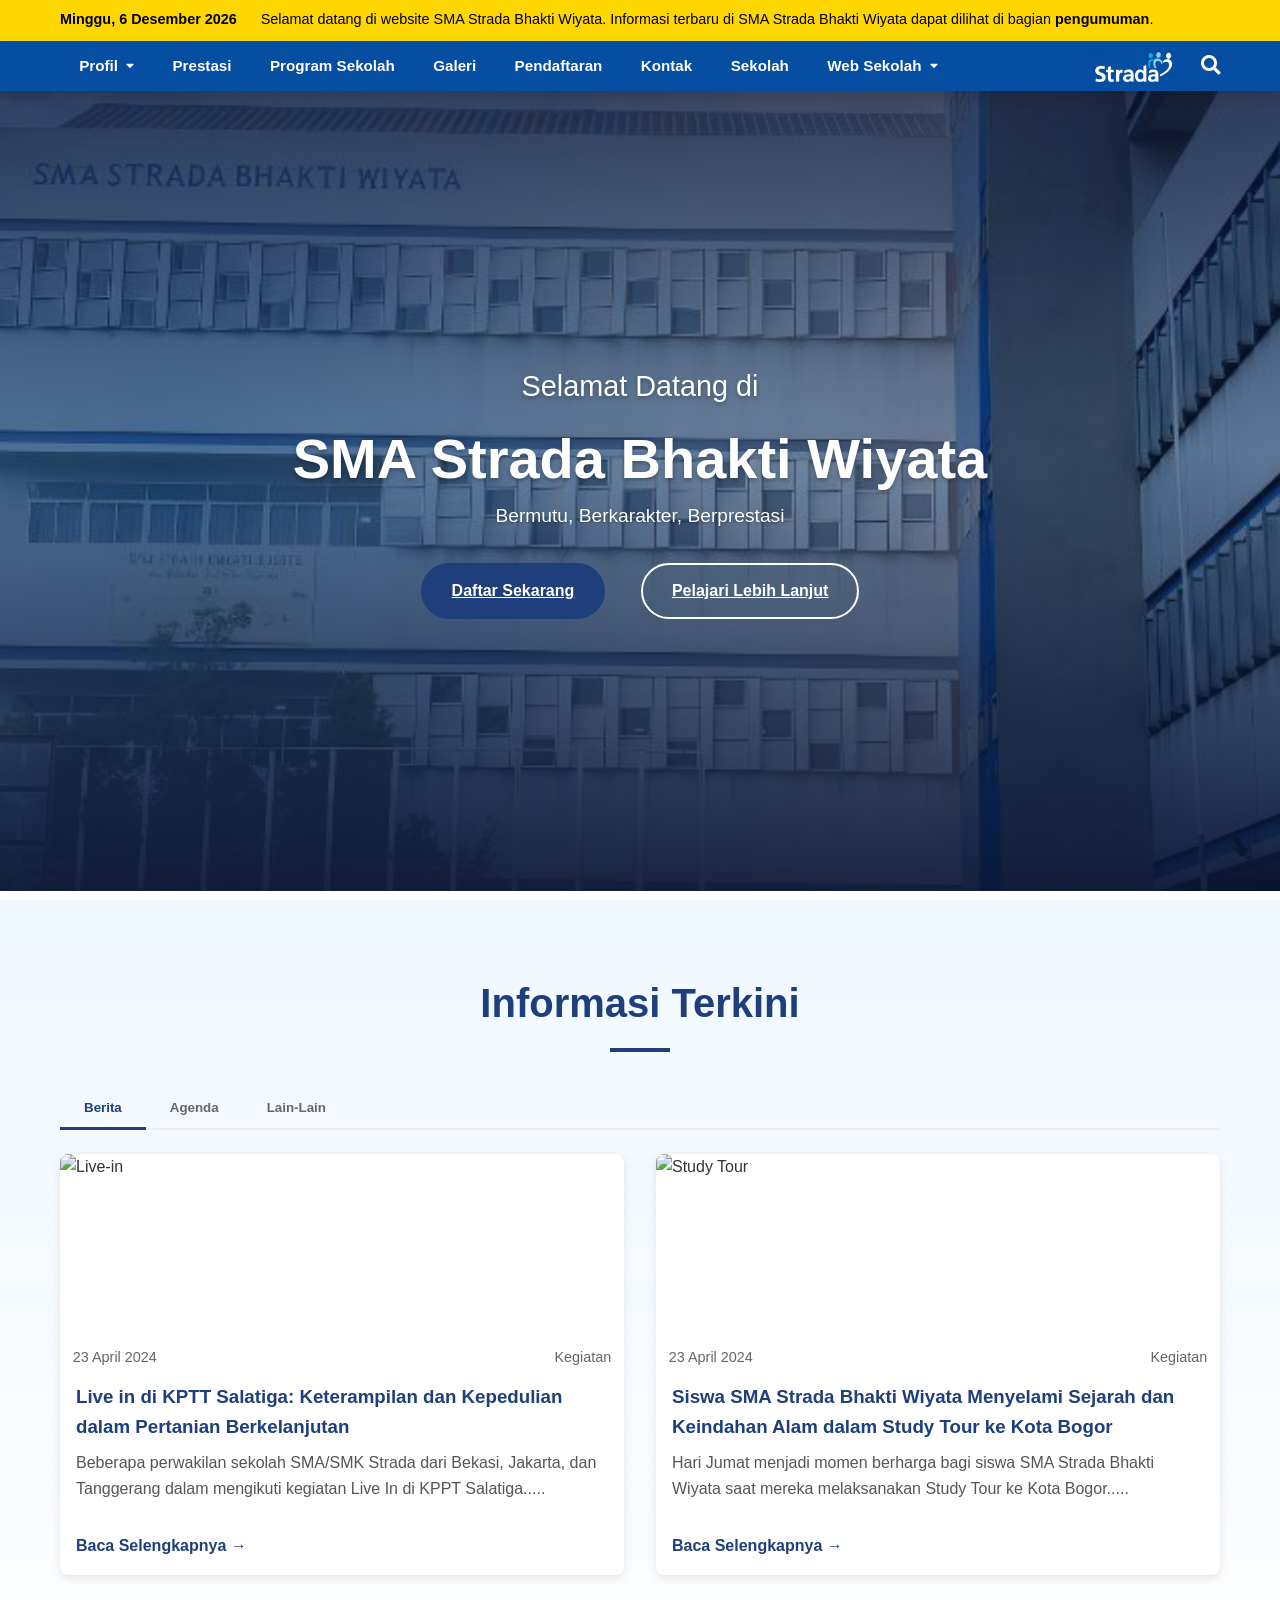
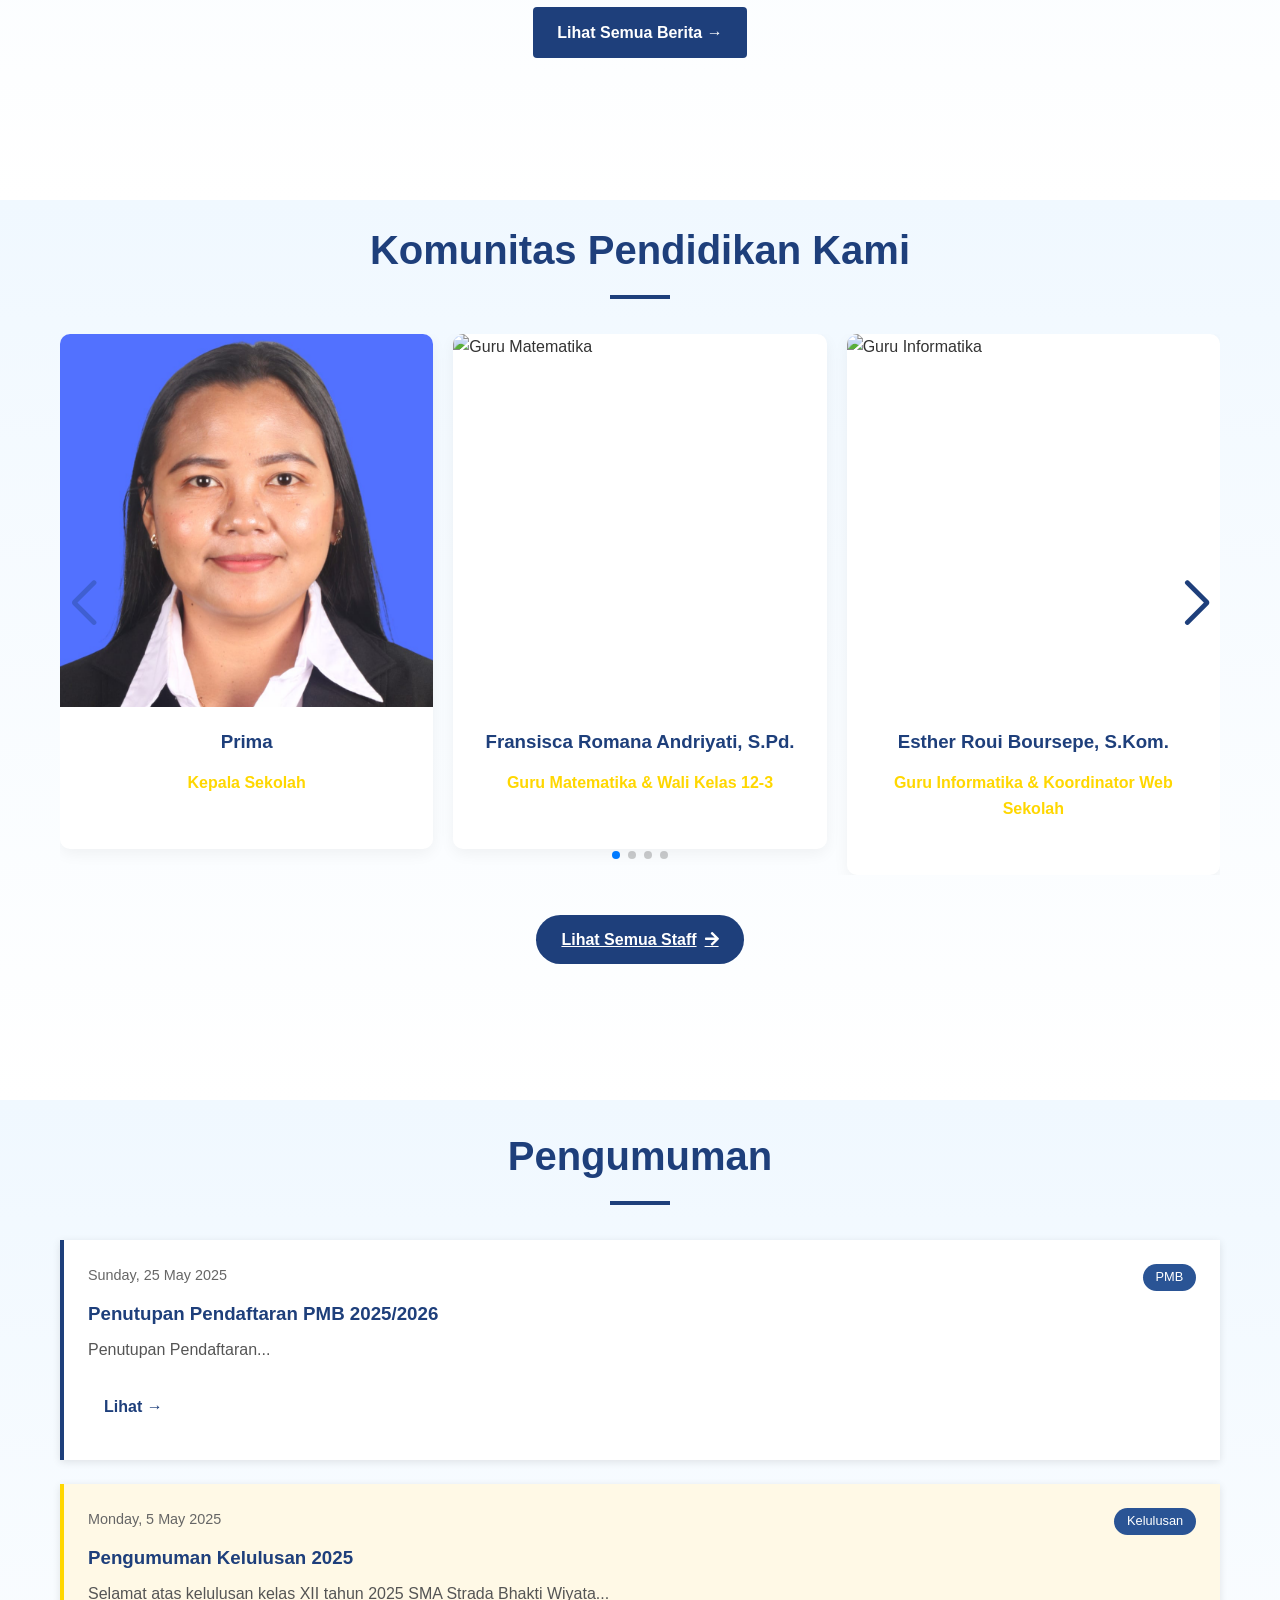
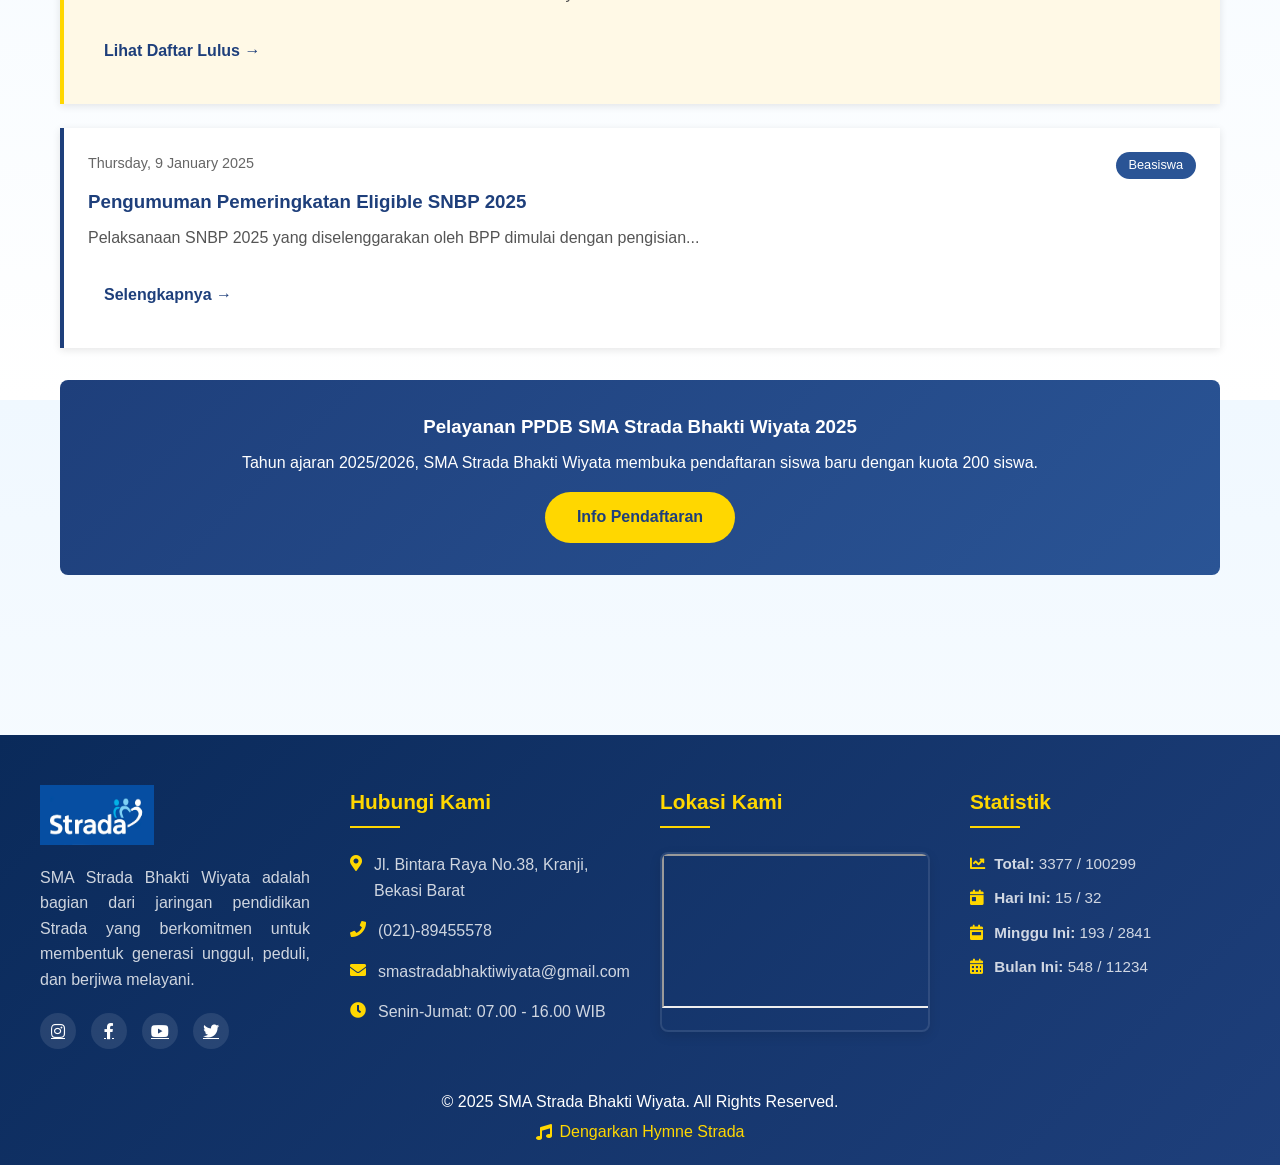
==== commit 915d3d8f: "BETA 1 Updated Berita & Lain-lain Tab" ====
--- a/index.html
+++ b/index.html
@@ -685,7 +685,7 @@
     left: 0;
     width: 100%;
     height: 100%;
-    background: rgba(0, 0, 0, 0.5);
+    background: linear-gradient(180deg, rgba(10,20,50,0.75) 0%, rgba(10,20,50,0.35) 45%, rgba(10,20,50,0.65) 75%, rgba(10,20,50,0.9) 100%);
     z-index: 1;
 }
 
@@ -2127,81 +2127,48 @@
         </div>
 
         <!-- Konten Lain-Lain -->
-<div id="lain-lain" class="tab-content">
-    <div class="lainlain-grid">
-        <!-- Item Lain-lain 1 -->
-                <article class="lain-lain-card">
-                    <img src="https://bhaktiwiyata.smastrada.sch.id/wp-content/uploads/sites/5/2025/03/AGEDNDA-DLL-1500-%C3%97-750-px-1-1080x500.png" alt="Seminar">
-                    <div class="news-meta">
-                        <span class="news-date">7 Maret 2025</span>
-                        <span class="news-category">Kegiatan</span>
-                    </div>
-                     <h3>Seminar Adi Wicara "Eloknya Bahasa Indonesiaku"</h3>
-                    <p>Seminar ini menghadirkan narasumber dari Universitas Atma Jaya dan membahas pentingnya pelestarian bahasa Indonesia...</p>
-                    <a href="lainlain-detail.html?id=1" class="read-more">Lihat Detail →</a>
-                </article>
-
-                <!-- Item Lain-lain 2 -->
-                <article class="lain-lain-card">
-                    <img src="https://bhaktiwiyata.smastrada.sch.id/wp-content/uploads/sites/5/2025/01/Copy-of-UNTUK-IG-3-FEED-WEB-1500-%C3%97-750-px-3-1-1080x500.png" alt="Retret">
-                    <div class="news-meta">
-                        <span class="news-date">15 Februari 2025</span>
-                        <span class="news-category">Kegiatan</span>
-                    </div>
-                    <h3>Retret Kelas XII Gel. 1</h3>
-                    <p>SMA Strada Bhakti Wiyata baru-baru ini mengadakan kegiatan retret gelombang pertama yang diikuti oleh siswa-siswi kelas 12.....</p>
-                    <a href="lainlain-detail.html?id=2" class="read-more">Lihat Detail →</a>
-                </article>
+            <div id="lain-lain" class="tab-content">
+                <div class="news-grid">
+                    <!-- Item Lain-lain 1 -->
+                    <article class="news-card">
+                        <img src="https://bhaktiwiyata.smastrada.sch.id/wp-content/uploads/sites/5/2025/03/AGEDNDA-DLL-1500-%C3%97-750-px-1-1080x500.png" alt="Seminar">
+                        <div class="news-meta">
+                            <span class="news-date">7 Maret 2025</span>
+                            <span class="news-category">Kegiatan</span>
+                        </div>
+                        <h3>Seminar Adi Wicara "Eloknya Bahasa Indonesiaku"</h3>
+                        <p>Seminar ini menghadirkan narasumber dari Universitas Atma Jaya dan membahas pentingnya pelestarian bahasa Indonesia...</p>
+                        <a href="lainlain-detail.html?id=1" class="read-more">Lihat Detail →</a>
+                    </article>
+
+                    <!-- Item Lain-lain 2 -->
+                    <article class="news-card">
+                        <img src="https://bhaktiwiyata.smastrada.sch.id/wp-content/uploads/sites/5/2025/01/Copy-of-UNTUK-IG-3-FEED-WEB-1500-%C3%97-750-px-3-1-1080x500.png" alt="Retret">
+                        <div class="news-meta">
+                            <span class="news-date">15 Februari 2025</span>
+                            <span class="news-category">Kegiatan</span>
+                        </div>
+                        <h3>Retret Kelas XII Gel. 1</h3>
+                        <p>SMA Strada Bhakti Wiyata baru-baru ini mengadakan kegiatan retret gelombang pertama yang diikuti oleh siswa-siswi kelas 12.....</p>
+                        <a href="lainlain-detail.html?id=2" class="read-more">Lihat Detail →</a>
+                    </article>
+
+                    <!-- Item Lain-lain 3 -->
+                    <article class="news-card">
+                        <img src="https://bhaktiwiyata.smastrada.sch.id/wp-content/uploads/sites/5/2025/03/AGEDNDA-DLL-1500-%C3%97-750-px-1-1080x500.png" alt="Kegiatan Lain">
+                        <div class="news-meta">
+                            <span class="news-date">10 Januari 2025</span>
+                            <span class="news-category">Kegiatan</span>
+                        </div>
+                        <h3>Kegiatan Sekolah Lainnya</h3>
+                        <p>Deskripsi singkat kegiatan tambahan yang diadakan sekolah dalam rangka mendukung pengembangan siswa...</p>
+                        <a href="lainlain-detail.html?id=3" class="read-more">Lihat Detail →</a>
+                    </article>
+                </div>
+                <div class="view-all">
+                    <a href="semua-lainlain.html" class="btn-view-all">Lihat Semua Lain-Lain →</a>
+                </div>
             </div>
-    <div class="view-all">
-        <a href="semua-lainlain.html" class="btn-view-all">Lihat Semua Lain-Lain →</a>
-    </div>
-</div>
-
-<section class="events-section" style="background-color: var(--bg-light-blue); padding: 60px 0;">
-  <div class="container">
-    <h2 class="section-title">Kegiatan & Event Mendatang</h2>
-    
-    
-    <!-- Carousel Container -->
-    <div class="events-carousel">
-      <!-- Event 1 - Lomba -->
-      <div class="event-card">
-        <div class="event-badge">Lomba</div>
-        <img src="https://assets-a2.kompasiana.com/items/album/2025/06/18/20130430-debat-bahasa-inggris-tingat-sma-se-samarinda-9414-68522089ed641556a428b612.jpg?t=o&v=780" alt="Poster Lomba">
-        <div class="event-content">
-          <h3>Lomba Debat Bahasa Inggris 2025</h3>
-          <p class="event-date"><i class="fas fa-calendar-alt"></i> 15 Agustus 2025</p>
-          <p class="event-desc">Lomba debat antar sekolah se-Jabodetabek dengan tema "Global Citizenship"...</p>
-          <button class="event-detail-btn">Detail & Pendaftaran</button>
-        </div>
-        
-        <!-- Modal untuk Lomba -->
-        <div class="event-modal">
-          <div class="modal-content">
-            <span class="close-modal">&times;</span>
-            <h3>Lomba Debat Bahasa Inggris 2025</h3>
-            <p><strong>Tanggal:</strong> 15 Agustus 2025</p>
-            <p><strong>Tempat:</strong> Aula SMA Strada Bhakti Wiyata</p>
-            <div class="event-details">
-              <h4>Persyaratan:</h4>
-              <ul>
-                <li>Tim terdiri dari 3 siswa</li>
-                <li>Membawa surat keterangan dari sekolah</li>
-                <li>Biaya pendaftaran Rp 150.000 per tim</li>
-              </ul>
-              
-              <h4>Contact Person:</h4>
-              <div class="contact-person">
-                <p><i class="fas fa-user"></i> Bu Ani (0812-3456-7890)</p>
-                <p><i class="fas fa-user"></i> Pak Budi (0813-4567-8901)</p>
-              </div>
-              
-              <a href="https://forms.gle/examplelink" class="register-btn" target="_blank">
-                Daftar via Google Form
-              </a>
-            </div>
-          </div>
         </div>
       </div>
       
@@ -2395,11 +2362,11 @@
             <div class="announcement-item">
                 <div class="announcement-header">
                     <span class="announcement-date">Sunday, 25 May 2025</span>
-                    <span class="announcement-category">SPMB</span>
+                    <span class="announcement-category">PMB</span>
                 </div>
-                <h3 class="announcement-title">SPMB SMA Strada 2025</h3>
-                <p class="announcement-content">Berikut dokumen yang bisa dijadikan referensi untuk SPMB 2025 SMA Strada Bhakti Wiyata...</p>
-                <a href="#" class="read-more">Unduh Dokumen →</a>
+                <h3 class="announcement-title">Penutupan Pendaftaran PMB 2025/2026</h3>
+                <p class="announcement-content">Penutupan Pendaftaran...</p>
+                <a href="#" class="read-more">Lihat →</a>
             </div>
 
             <!-- Pengumuman Item 2 -->
@@ -2419,8 +2386,8 @@
                     <span class="announcement-date">Thursday, 9 January 2025</span>
                     <span class="announcement-category">Beasiswa</span>
                 </div>
-                <h3 class="announcement-title">Pengumuman Pemeringkatan Eligible SHBP 2025</h3>
-                <p class="announcement-content">Pelaksanaan SHBP 2025 yang diselenggarakan oleh BPP dimulai dengan pengisian...</p>
+                <h3 class="announcement-title">Pengumuman Pemeringkatan Eligible SNBP 2025</h3>
+                <p class="announcement-content">Pelaksanaan SNBP 2025 yang diselenggarakan oleh BPP dimulai dengan pengisian...</p>
                 <a href="#" class="read-more">Selengkapnya →</a>
             </div>
         </div>
